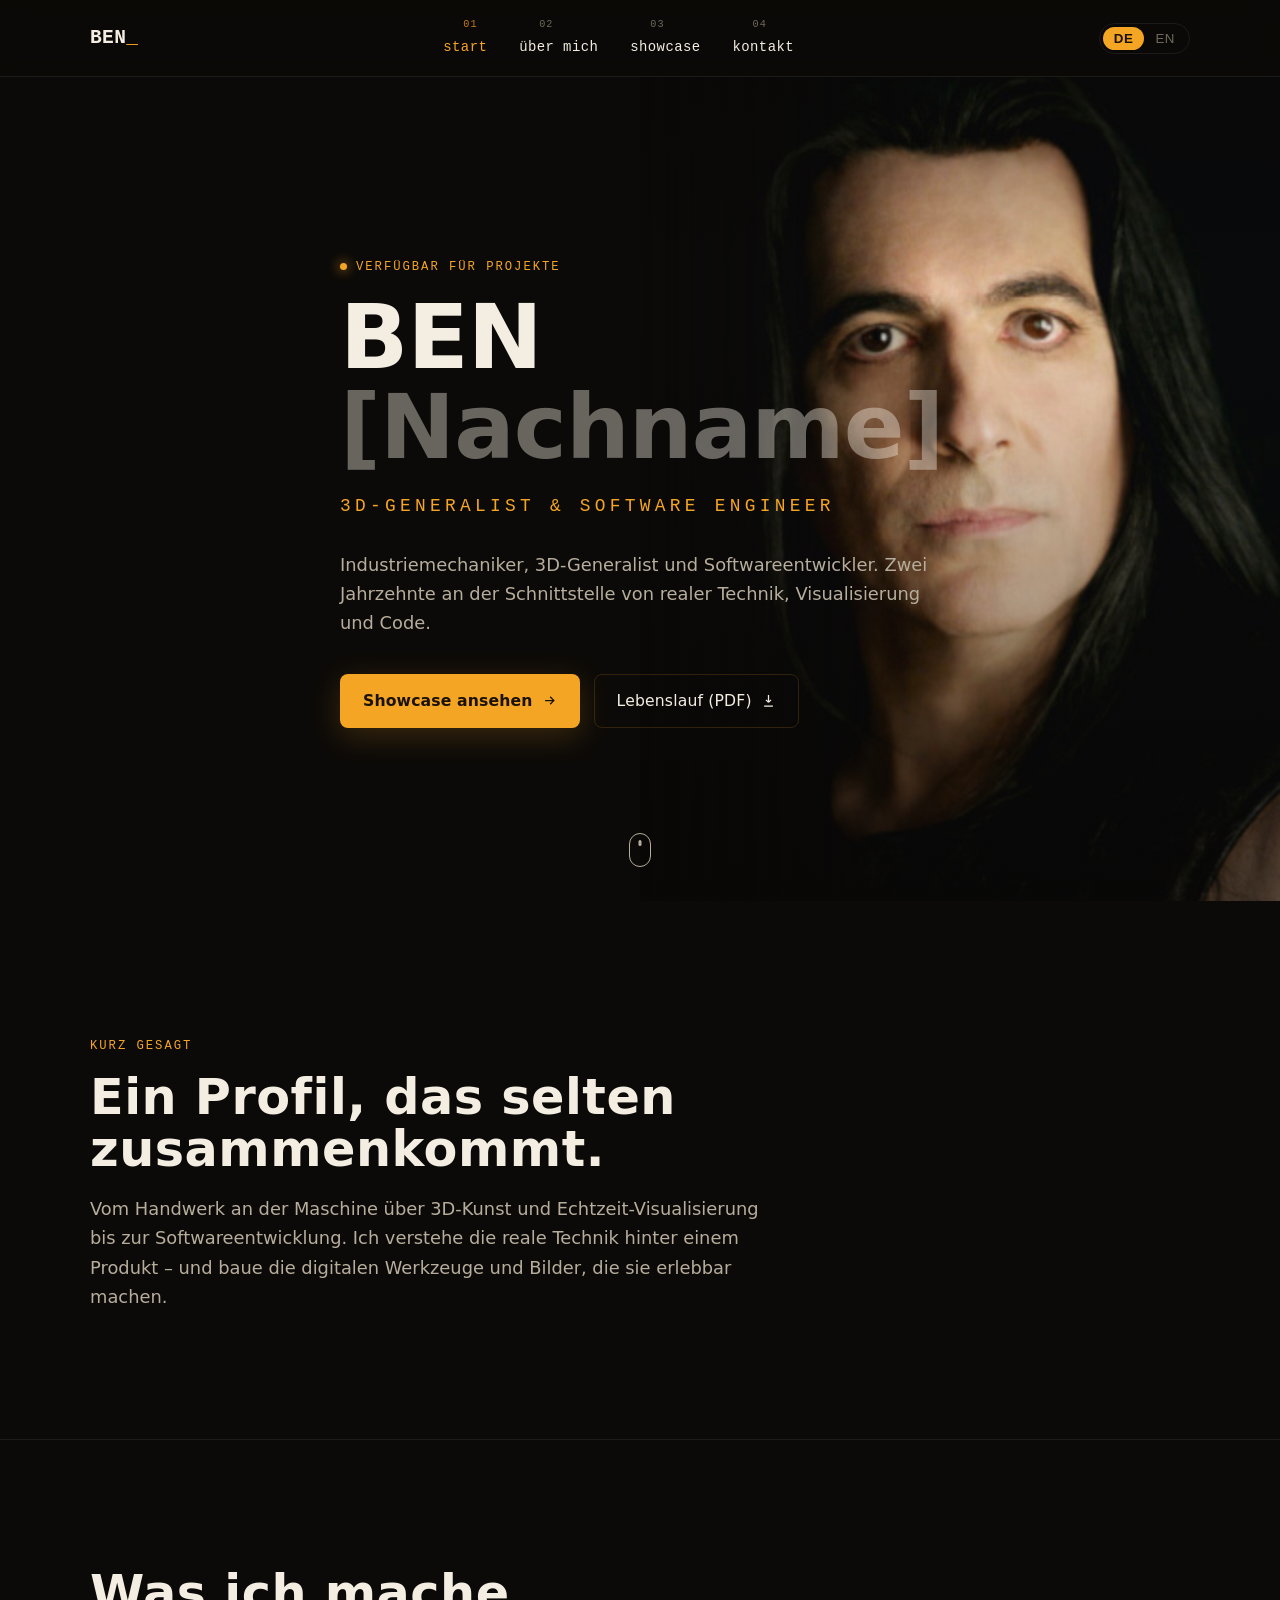
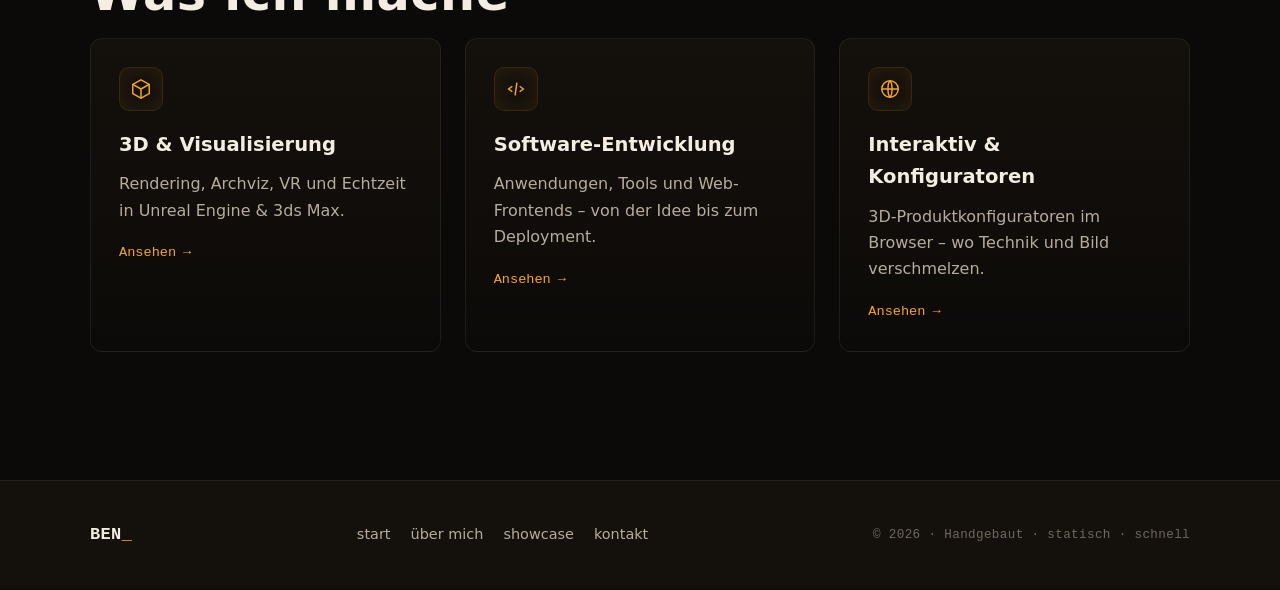
==== Portfolio_ForServer/index.html @ fd78b2d1 "Struktur: Website in Unterordner Portfolio_ForServer/, Root nur Git-Meta - Komplette deploybare Site" ====
<!DOCTYPE html>
<html lang="de">
<head>
  <meta charset="UTF-8">
  <meta name="viewport" content="width=device-width, initial-scale=1">
  <title>Ben — 3D-Generalist & Software Engineer</title>
  <meta name="description" content="Portfolio von Ben — Industriemechaniker, 3D-Generalist und Softwareentwickler. Die Brücke zwischen realer Technik, Visualisierung und Code.">
  <meta property="og:title" content="Ben — 3D-Generalist & Software Engineer">
  <meta property="og:description" content="Die Brücke zwischen Maschine und Bild — 3D, Visualisierung und Software.">
  <meta property="og:type" content="website">
  <link rel="icon" href="data:image/svg+xml,<svg xmlns='http://www.w3.org/2000/svg' viewBox='0 0 100 100'><rect width='100' height='100' rx='20' fill='%230c0a08'/><text x='50' y='68' font-size='58' font-family='monospace' font-weight='700' fill='%23f5a524' text-anchor='middle'>B</text></svg>">
  <link rel="stylesheet" href="css/styles.css">
  <script src="assets/js/i18n.js"></script>
  <script src="assets/js/site.js" defer></script>
</head>
<body data-page="home">
  <header id="site-nav"></header>

  <main>
    <!-- HERO -->
    <section class="hero">
      <div class="hero-bg">
        <img src="assets/img/profile.png" alt="Porträtfoto" data-i18n-alt="about.portrait.alt" fetchpriority="high">
      </div>
      <div class="frame hero-inner">
        <span class="eyebrow"><span class="dot"></span><span data-i18n="hero.status"></span></span>
        <h1>BEN <span style="opacity:.4">[Nachname]</span></h1>
        <div class="role" data-i18n="hero.role"></div>
        <p class="lead" data-i18n="hero.lead"></p>
        <div class="cta-row">
          <a class="btn btn--primary" href="index.php?p=showcase"><span data-i18n="cta.showcase"></span>
            <svg viewBox="0 0 24 24" fill="none" stroke="currentColor" stroke-width="2"><path d="M5 12h14M13 6l6 6-6 6"/></svg></a>
          <a class="btn btn--ghost" href="assets/files/cv-ben.pdf" download><span data-i18n="cta.cv"></span>
            <svg viewBox="0 0 24 24" fill="none" stroke="currentColor" stroke-width="2"><path d="M12 3v12m0 0l-4-4m4 4l4-4M5 21h14"/></svg></a>
        </div>
      </div>
      <a class="scroll-cue" href="#intro" aria-label="Nach unten scrollen">
        <span class="mouse"></span>
      </a>
    </section>

    <!-- INTRO -->
    <section class="section" id="intro">
      <div class="frame">
        <div class="reveal" style="max-width: 760px">
          <span class="eyebrow"><span data-i18n="home.intro.eyebrow"></span></span>
          <h2 class="section-title" data-i18n="home.intro.title"></h2>
          <p class="lead" data-i18n="home.intro.text"></p>
        </div>
      </div>
    </section>

    <!-- DOMÄNEN -->
    <section class="section" id="domains">
      <div class="frame">
        <h2 class="section-title reveal" data-i18n="home.domains.title"></h2>
        <div class="grid grid--3">
          <a class="card reveal" href="index.php?p=kreativ">
            <span class="ico"><svg viewBox="0 0 24 24" width="22" height="22" fill="none" stroke="currentColor" stroke-width="1.6"><path d="M12 2l9 5v10l-9 5-9-5V7z"/><path d="M12 12l9-5M12 12v10M12 12L3 7"/></svg></span>
            <h3 data-i18n="home.d1.title"></h3>
            <p data-i18n="home.d1.desc"></p>
            <span class="more"><span data-i18n="home.more"></span> →</span>
          </a>
          <a class="card reveal" href="index.php?p=entwicklung" style="transition-delay:.08s">
            <span class="ico"><svg viewBox="0 0 24 24" width="22" height="22" fill="none" stroke="currentColor" stroke-width="1.6"><path d="M8 9l-4 3 4 3M16 9l4 3-4 3M13 5l-2 14"/></svg></span>
            <h3 data-i18n="home.d2.title"></h3>
            <p data-i18n="home.d2.desc"></p>
            <span class="more"><span data-i18n="home.more"></span> →</span>
          </a>
          <a class="card reveal" href="index.php?p=showcase" style="transition-delay:.16s">
            <span class="ico"><svg viewBox="0 0 24 24" width="22" height="22" fill="none" stroke="currentColor" stroke-width="1.6"><circle cx="12" cy="12" r="9"/><path d="M3 12h18M12 3c3 3 3 15 0 18M12 3c-3 3-3 15 0 18"/></svg></span>
            <h3 data-i18n="home.d3.title"></h3>
            <p data-i18n="home.d3.desc"></p>
            <span class="more"><span data-i18n="home.more"></span> →</span>
          </a>
        </div>
      </div>
    </section>
  </main>

  <footer id="site-footer"></footer>
</body>
</html>
---- Portfolio_ForServer/css/styles.css ----
/* =========================================================================
   Portfolio — Design System
   Ein zentrales Stylesheet. Alle Farben/Abstände als Custom Properties (Tokens),
   damit ein Wert an einer Stelle die ganze Seite steuert.
   ========================================================================= */

:root {
  /* --- Farben: warmes Fast-Schwarz + Amber-Akzent -------------------- */
  --bg:         #0c0a08;
  --bg-elev:    #14100c;   /* leicht erhöhte Flächen (Cards, Nav) */
  --bg-elev-2:  #1b1610;
  --ink:        #f3ede2;   /* Primärtext, warmes Off-White */
  --ink-soft:   #b7ad9c;   /* Sekundärtext */
  --ink-faint:  #6f685c;   /* Labels, Meta */
  --line:       rgba(245, 165, 36, 0.16);
  --line-soft:  rgba(255, 255, 255, 0.07);

  --amber:      #f5a524;
  --amber-hi:   #ffc25c;
  --amber-deep: #c9791a;

  /* --- Typografie ---------------------------------------------------- */
  --font-display: "Helvetica Neue", "Arial Narrow", system-ui, sans-serif;
  --font-body:    system-ui, -apple-system, "Segoe UI", Roboto, sans-serif;
  --font-mono:    ui-monospace, "SF Mono", "JetBrains Mono", "Cascadia Code", Consolas, monospace;

  /* --- Maße / Abstände (8px-Basis) ---------------------------------- */
  --maxw: 1180px;
  --nav-h: 76px;
  --gap: 24px;
  --radius: 12px;
  --radius-sm: 8px;

  --ease: cubic-bezier(0.22, 0.61, 0.36, 1);
}

/* ---- Reset -------------------------------------------------------------- */
*, *::before, *::after { box-sizing: border-box; margin: 0; padding: 0; }
/* Globale Typo-Basis leicht angehoben (16 -> 17px). Alle rem-Größen skalieren
   dadurch proportional mit – die Schrift wird überall etwas größer. */
html { font-size: 106.25%; scroll-behavior: smooth; -webkit-text-size-adjust: 100%; }

body {
  background: var(--bg);
  color: var(--ink);
  font-family: var(--font-body);
  font-size: 1rem;
  line-height: 1.65;
  -webkit-font-smoothing: antialiased;
  min-height: 100vh;
  display: flex;
  flex-direction: column;
  overflow-x: hidden;
}

img { max-width: 100%; display: block; }
a { color: inherit; }
.text-link { color: var(--amber); text-decoration: none; border-bottom: 1px solid rgba(245,165,36,0.35); transition: border-color 0.2s, color 0.2s; }
.text-link:hover { color: var(--amber-hi); border-bottom-color: var(--amber-hi); }
main { flex: 1 0 auto; }

.frame { max-width: var(--maxw); margin: 0 auto; padding: 0 40px; width: 100%; }

/* dezentes indirektes Licht als wiederverwendbares Element */
.glow {
  position: absolute; border-radius: 50%; filter: blur(90px);
  pointer-events: none; z-index: 0;
}
.glow--amber { background: radial-gradient(circle, rgba(245,165,36,0.16), transparent 62%); }
.glow--deep  { background: radial-gradient(circle, rgba(201,121,26,0.14), transparent 65%); }

/* =========================================================================
   Navigation (wird von site.js in <header id="site-nav"> gerendert)
   ========================================================================= */
.nav {
  position: sticky; top: 0; z-index: 50;
  background: rgba(12, 10, 8, 0.72);
  backdrop-filter: blur(10px);
  border-bottom: 1px solid var(--line-soft);
  transition: background 0.35s var(--ease);
}
.nav.scrolled { background: rgba(12, 10, 8, 0.92); }
.nav-inner {
  max-width: var(--maxw); margin: 0 auto; padding: 0 40px;
  height: var(--nav-h); display: flex; align-items: center; justify-content: space-between;
}
.brand {
  font-family: var(--font-mono); font-weight: 700; font-size: 1.15rem;
  color: var(--ink); letter-spacing: 0.02em; text-decoration: none;
}
.brand b { color: var(--amber); }
.brand .cursor { color: var(--amber); animation: blink 1.2s step-end infinite; }
@keyframes blink { 50% { opacity: 0; } }

.nav-links { display: flex; align-items: flex-start; gap: 32px; }
.nav-links a {
  display: flex; flex-direction: column; gap: 2px;
  color: var(--ink); text-decoration: none;
  font-family: var(--font-mono); font-size: 0.82rem; letter-spacing: 0.03em;
  transition: color 0.2s var(--ease);
}
.nav-links a .num { font-size: 0.6rem; color: var(--ink-faint); letter-spacing: 0.1em; padding-left: 20px; }
.nav-links a:hover, .nav-links a[aria-current="page"] { color: var(--amber); }
.nav-links a:hover .num, .nav-links a[aria-current="page"] .num { color: var(--amber-deep); }

.nav-right { display: flex; align-items: center; gap: 16px; }
.lang { display: inline-flex; border: 1px solid var(--line-soft); border-radius: 999px; padding: 3px; font-family: var(--font-mono); font-size: 0.72rem; }
.lang button { border: 0; background: transparent; color: var(--ink-faint); padding: 4px 11px; border-radius: 999px; cursor: pointer; letter-spacing: 0.04em; transition: all 0.2s var(--ease); }
.lang button[aria-pressed="true"] { background: var(--amber); color: #1a1206; font-weight: 600; }

/* Mobile-Menü-Button */
.nav-toggle { display: none; background: none; border: 1px solid var(--line-soft); border-radius: var(--radius-sm); color: var(--ink); width: 40px; height: 40px; cursor: pointer; font-size: 1.1rem; }

/* =========================================================================
   Buttons
   ========================================================================= */
.btn {
  display: inline-flex; align-items: center; gap: 9px;
  font-size: 0.92rem; font-weight: 500; letter-spacing: 0.01em;
  padding: 13px 22px; border-radius: var(--radius-sm); cursor: pointer;
  text-decoration: none; border: 1px solid transparent; transition: all 0.2s var(--ease);
}
.btn svg { width: 15px; height: 15px; }
.btn--primary { background: var(--amber); color: #1a1206; font-weight: 600; box-shadow: 0 8px 30px rgba(245,165,36,0.20); }
.btn--primary:hover { background: var(--amber-hi); transform: translateY(-1px); }
.btn--ghost { color: var(--ink); border-color: var(--line); }
.btn--ghost:hover { border-color: var(--amber); color: var(--amber-hi); }

/* =========================================================================
   Wiederverwendbare Typo-Bausteine
   ========================================================================= */
.eyebrow {
  display: inline-flex; align-items: center; gap: 9px;
  font-family: var(--font-mono); font-size: 0.72rem; letter-spacing: 0.16em;
  text-transform: uppercase; color: var(--amber); margin-bottom: 16px;
}
.dot { width: 7px; height: 7px; border-radius: 50%; background: var(--amber); box-shadow: 0 0 12px var(--amber); animation: pulse 2.6s infinite; }
@keyframes pulse { 0%{box-shadow:0 0 0 0 rgba(245,165,36,.5)} 70%{box-shadow:0 0 0 9px rgba(245,165,36,0)} 100%{box-shadow:0 0 0 0 rgba(245,165,36,0)} }

.section-title {
  font-family: var(--font-display); font-weight: 700;
  font-size: clamp(1.9rem, 4vw, 2.9rem); line-height: 1.05;
  letter-spacing: 0.01em; text-wrap: balance; margin-bottom: 18px;
}
.lead { color: var(--ink-soft); font-size: 1.05rem; max-width: 60ch; }

.section { padding: clamp(72px, 10vw, 130px) 0; position: relative; }
.section + .section { border-top: 1px solid var(--line-soft); }

/* =========================================================================
   HERO (Landing)
   ========================================================================= */
.hero {
  position: relative; min-height: calc(100vh - var(--nav-h));
  display: grid; align-items: center; overflow: hidden;
}
.hero-bg { position: absolute; top: 0; right: 0; bottom: 0; width: min(50%, 640px); z-index: 0; }
.hero-bg img {
  width: 100%; height: 100%; object-fit: cover; object-position: 50% 22%;
  -webkit-mask-image: linear-gradient(90deg, transparent 0%, rgba(0,0,0,0.5) 20%, #000 42%);
          mask-image: linear-gradient(90deg, transparent 0%, rgba(0,0,0,0.5) 20%, #000 42%);
}
.hero-bg::after {
  content: ""; position: absolute; inset: 0;
  background: linear-gradient(180deg, rgba(8,6,4,0.4), transparent 26%, rgba(8,6,4,0.6) 100%);
  pointer-events: none;
}
.hero-inner { position: relative; z-index: 2; padding: 60px 0; max-width: 600px; }
.hero h1 {
  font-family: var(--font-display); font-weight: 700;
  font-size: clamp(2.8rem, 7vw, 5.5rem); line-height: 1.0;
  letter-spacing: -0.01em; text-wrap: balance; margin-bottom: 20px;
}
.hero h1 .accent {
  color: transparent;
  background: linear-gradient(120deg, var(--amber-hi), var(--amber-deep));
  -webkit-background-clip: text; background-clip: text;
}
.hero .role {
  font-family: var(--font-mono); font-size: clamp(0.85rem, 1.6vw, 1.05rem);
  letter-spacing: 0.24em; text-transform: uppercase; color: var(--amber); margin-bottom: 28px;
}
.hero .lead { margin-bottom: 36px; }
.hero .cta-row { display: flex; gap: 14px; flex-wrap: wrap; }

.scroll-cue {
  position: absolute; bottom: 34px; left: 50%; transform: translateX(-50%); z-index: 3;
  display: flex; flex-direction: column; align-items: center; gap: 8px; color: var(--ink-soft);
}
.mouse { width: 22px; height: 34px; border: 1.5px solid var(--ink-soft); border-radius: 12px; position: relative; }
.mouse::after { content: ""; position: absolute; top: 6px; left: 50%; width: 3px; height: 6px; background: var(--ink-soft); border-radius: 2px; transform: translateX(-50%); animation: wheel 1.8s infinite; }
@keyframes wheel { 0%{opacity:0; transform:translate(-50%,0)} 40%{opacity:1} 100%{opacity:0; transform:translate(-50%,10px)} }

/* kleiner Seiten-Header für Unterseiten */
.page-head { position: relative; padding: clamp(96px, 12vw, 150px) 0 clamp(40px, 6vw, 70px); overflow: hidden; }
.page-head h1 { font-family: var(--font-display); font-weight: 700; font-size: clamp(2.4rem, 6vw, 4rem); letter-spacing: -0.01em; margin-bottom: 14px; }

/* =========================================================================
   Cards / Domänen
   ========================================================================= */
.grid { display: grid; gap: var(--gap); }
.grid--3 { grid-template-columns: repeat(3, 1fr); }
.grid--2 { grid-template-columns: repeat(2, 1fr); }

.card {
  background: linear-gradient(180deg, var(--bg-elev), var(--bg));
  border: 1px solid var(--line-soft); border-radius: var(--radius);
  padding: 28px; text-decoration: none;
  transition: border-color 0.25s var(--ease), transform 0.25s var(--ease);
}
.card:hover { border-color: var(--line); transform: translateY(-3px); }
.card .ico {
  width: 44px; height: 44px; display: grid; place-items: center; margin-bottom: 18px;
  border: 1px solid var(--line); border-radius: 10px; color: var(--amber);
  box-shadow: inset 0 0 22px rgba(245,165,36,0.10);
}
.card h3 { font-size: 1.15rem; margin-bottom: 10px; }
.card p { color: var(--ink-soft); font-size: 0.94rem; }
.card .more { display: inline-flex; align-items: center; gap: 7px; margin-top: 18px; color: var(--amber); font-family: var(--font-mono); font-size: 0.8rem; text-decoration: none; }
.card .more:hover { gap: 11px; }

/* Showcase-Hub: zwei gleich starke Säulen-Karten */
.card--hub { padding: 34px; display: flex; flex-direction: column; }
.card--hub h3 { font-size: 1.5rem; margin-bottom: 12px; }
.card--hub p { font-size: 1rem; }
.hub-tags { margin-top: 16px; font-family: var(--font-mono); font-size: 0.74rem; letter-spacing: 0.03em; color: var(--amber); }
.card--hub .more { margin-top: auto; padding-top: 22px; }

/* Kreativ-Kachel: gestreute Polaroids im Hintergrund (dezent hinter dem Text) */
.card--scatter { position: relative; overflow: hidden; }
.card--scatter > :not(.card-scatter) { position: relative; z-index: 2; }
.card--scatter h3, .card--scatter p, .card--scatter .hub-tags, .card--scatter .more {
  text-shadow: 0 1px 8px rgba(0,0,0,0.85);
}
.card-scatter { position: absolute; inset: 0; z-index: 0; pointer-events: none; }
.card-scatter::after {
  /* dunkler hinter dem Text (links), rechts scheinen die Fotos durch */
  content: ""; position: absolute; inset: 0; z-index: 7;
  background: linear-gradient(100deg,
    rgba(12,10,8,0.86) 0%, rgba(12,10,8,0.66) 48%, rgba(12,10,8,0.34) 100%);
}
.card-scatter img {
  position: absolute; width: 30%; aspect-ratio: 4 / 3; object-fit: cover;
  background: #f4efe6; padding: 5px 5px 15px; border-radius: 2px;
  box-shadow: 0 8px 20px rgba(0,0,0,0.55);
  filter: saturate(0.95);
}
.card-scatter img:nth-child(1) { top:  6%; left:  8%; transform: rotate(-12deg); z-index: 2; }
.card-scatter img:nth-child(2) { top:  2%; left: 34%; transform: rotate(6deg);   z-index: 5; }
.card-scatter img:nth-child(3) { top:  4%; right: 6%; transform: rotate(-4deg);  z-index: 3; }
.card-scatter img:nth-child(4) { top: 30%; left: 20%; transform: rotate(8deg);   z-index: 6; }
.card-scatter img:nth-child(5) { top: 34%; right: 12%; transform: rotate(-9deg); z-index: 4; }
.card-scatter img:nth-child(6) { top: 28%; left: -2%; transform: rotate(3deg);   z-index: 1; }
.card-scatter img:nth-child(7) { bottom: 4%; left: 12%; transform: rotate(10deg); z-index: 8; }
.card-scatter img:nth-child(8) { bottom: 2%; left: 40%; transform: rotate(-6deg); z-index: 9; }
.card-scatter img:nth-child(9) { bottom: 8%; right: 6%; transform: rotate(5deg);  z-index: 7; }

/* Zurück-Link auf Unterseiten */
.backlink {
  display: flex; width: fit-content; align-items: center; gap: 8px;
  font-family: var(--font-mono); font-size: 0.8rem; letter-spacing: 0.03em;
  color: var(--ink-soft); text-decoration: none; margin-bottom: 22px;
  transition: color 0.2s var(--ease), gap 0.2s var(--ease);
}
.backlink:hover { color: var(--amber); gap: 12px; }
.backlink svg { width: 14px; height: 14px; }

/* =========================================================================
   Timeline / CV
   ========================================================================= */
.timeline { border-left: 1px solid var(--line-soft); margin-left: 8px; }
.tl-item { position: relative; padding: 0 0 40px 34px; }
.tl-item::before {
  content: ""; position: absolute; left: -6px; top: 4px; width: 11px; height: 11px;
  border-radius: 50%; background: var(--bg); border: 2px solid var(--amber); box-shadow: 0 0 12px rgba(245,165,36,0.5);
}
.tl-item:last-child { padding-bottom: 0; }
.tl-when { font-family: var(--font-mono); font-size: 0.78rem; color: var(--amber); letter-spacing: 0.04em; font-variant-numeric: tabular-nums; }
.tl-role { font-size: 1.1rem; font-weight: 600; margin: 4px 0 6px; }
.tl-desc { color: var(--ink-soft); font-size: 0.94rem; max-width: 62ch; }

/* Skills / Tool-Chips */
.chips { display: flex; flex-wrap: wrap; gap: 10px; }
.chip {
  font-family: var(--font-mono); font-size: 0.78rem; letter-spacing: 0.02em;
  color: var(--ink-soft); border: 1px solid var(--line-soft); border-radius: 999px;
  padding: 7px 14px; background: var(--bg-elev);
}
.chip.is-strong { color: var(--amber); border-color: var(--line); }

/* =========================================================================
   Showcase-Galerie + Lightbox
   ========================================================================= */
/* Video-Embed als Galerie-Zelle (responsives 16:9, spielt inline) */
.show-video { flex: 1 1 55%; min-width: 0; }
.embed {
  position: relative; aspect-ratio: 16 / 9; border-radius: var(--radius);
  overflow: hidden; border: 1px solid var(--line-soft); background: var(--bg-elev);
}
.embed iframe { position: absolute; inset: 0; width: 100%; height: 100%; border: 0; }

.filters { display: flex; gap: 10px; flex-wrap: wrap; margin-bottom: 40px; }
.filter {
  font-family: var(--font-mono); font-size: 0.8rem; letter-spacing: 0.03em;
  color: var(--ink-soft); background: var(--bg-elev); border: 1px solid var(--line-soft);
  border-radius: 999px; padding: 9px 18px; cursor: pointer; transition: all 0.2s var(--ease);
}
.filter:hover { color: var(--ink); }
.filter[aria-pressed="true"] { background: var(--amber); color: #1a1206; border-color: transparent; font-weight: 600; }

/* Versetzte Showcase-Zeilen: Bild abwechselnd links / rechts, Text daneben */
.showcase-rows { display: flex; flex-direction: column; gap: 72px; }
.show-row { display: flex; align-items: center; gap: 48px; }
.show-row:nth-child(even) { flex-direction: row-reverse; }

.show-media {
  flex: 1 1 55%; min-width: 0; position: relative;
  border-radius: var(--radius); overflow: hidden; cursor: pointer;
  border: 1px solid var(--line-soft); background: var(--bg-elev);
  aspect-ratio: 4 / 3;
}
.show-media img { width: 100%; height: 100%; object-fit: cover; transition: transform 0.6s var(--ease), filter 0.4s; filter: saturate(0.9) brightness(0.85); }
.show-media:hover img, .show-media:focus-visible img { transform: scale(1.05); filter: saturate(1) brightness(1); }

.show-body { flex: 1 1 45%; min-width: 0; }
.show-body h3.tile-title { font-size: 1.5rem; font-weight: 700; margin: 8px 0 14px; }
.show-body p { color: var(--ink-soft); font-size: 1.02rem; line-height: 1.7; margin-bottom: 20px; }
.show-points { list-style: none; display: grid; gap: 12px; }
.show-points li { position: relative; padding-left: 24px; color: var(--ink-soft); font-size: 0.98rem; line-height: 1.6; }
.show-points li::before { content: "▹"; position: absolute; left: 0; top: 0; color: var(--amber); }

.tile-cat { font-family: var(--font-mono); font-size: 0.72rem; letter-spacing: 0.1em; text-transform: uppercase; color: var(--amber); }
.tile-title { font-weight: 600; font-size: 0.98rem; }

/* NDA / Software Case-Study-Karten (ohne Bild) */
.case {
  background: var(--bg-elev); border: 1px solid var(--line-soft); border-radius: var(--radius);
  padding: 26px; position: relative; overflow: hidden;
}
.case .tag { position: absolute; top: 16px; right: 16px; font-family: var(--font-mono); font-size: 0.62rem; letter-spacing: 0.08em; color: var(--ink-faint); border: 1px dashed var(--line-soft); padding: 3px 8px; border-radius: 6px; text-transform: uppercase; }
.case h3 { font-size: 1.1rem; margin-bottom: 10px; max-width: 80%; }
.case p { color: var(--ink-soft); font-size: 0.92rem; margin-bottom: 16px; }
.case .metrics { display: flex; gap: 26px; flex-wrap: wrap; }
.metric b { display: block; font-family: var(--font-display); font-size: 1.5rem; color: var(--amber); line-height: 1; }
.metric span { font-size: 0.74rem; color: var(--ink-faint); font-family: var(--font-mono); letter-spacing: 0.04em; }

/* Lightbox */
.lightbox {
  position: fixed; inset: 0; z-index: 100; display: none;
  place-items: center; padding: 5vmin;
  background: rgba(6, 5, 3, 0.9); backdrop-filter: blur(6px);
}
.lightbox.open { display: grid; }
.lightbox img { max-width: 90vw; max-height: 80vh; border-radius: var(--radius); border: 1px solid var(--line); }
.lightbox .lb-caption { margin-top: 14px; text-align: center; color: var(--ink-soft); font-size: 0.9rem; }
.lightbox .lb-close { position: absolute; top: 20px; right: 24px; background: none; border: 0; color: var(--ink); font-size: 2rem; cursor: pointer; line-height: 1; }

/* =========================================================================
   Kontakt / Formular
   ========================================================================= */
.contact-grid { display: grid; grid-template-columns: 1.1fr 0.9fr; gap: 56px; }
.field { display: flex; flex-direction: column; gap: 7px; margin-bottom: 20px; }
.field label { font-family: var(--font-mono); font-size: 0.74rem; letter-spacing: 0.06em; text-transform: uppercase; color: var(--ink-faint); }
.field input, .field textarea {
  background: var(--bg-elev); border: 1px solid var(--line-soft); border-radius: var(--radius-sm);
  color: var(--ink); font-family: inherit; font-size: 0.95rem; padding: 12px 14px; transition: border-color 0.2s;
}
.field input:focus, .field textarea:focus { outline: none; border-color: var(--amber); }
.field textarea { min-height: 140px; resize: vertical; }

.contact-info .row { display: flex; gap: 14px; padding: 16px 0; border-bottom: 1px solid var(--line-soft); }
.contact-info .row .ico { color: var(--amber); flex-shrink: 0; }
.contact-info .k { font-family: var(--font-mono); font-size: 0.72rem; color: var(--ink-faint); text-transform: uppercase; letter-spacing: 0.06em; }
.contact-info .v { color: var(--ink); }
.contact-info a.v { text-decoration: none; }
.contact-info a.v:hover { color: var(--amber); }

/* =========================================================================
   Footer
   ========================================================================= */
.site-footer { flex-shrink: 0; border-top: 1px solid var(--line-soft); background: var(--bg-elev); }
.site-footer .inner { max-width: var(--maxw); margin: 0 auto; padding: 40px; display: flex; justify-content: space-between; align-items: center; gap: 20px; flex-wrap: wrap; }
.site-footer .brand { font-size: 1rem; }
.site-footer .meta { font-family: var(--font-mono); font-size: 0.74rem; color: var(--ink-faint); letter-spacing: 0.03em; }
.site-footer .links { display: flex; gap: 20px; }
.site-footer .links a { color: var(--ink-soft); text-decoration: none; font-size: 0.85rem; }
.site-footer .links a:hover { color: var(--amber); }

/* =========================================================================
   Scroll-Reveal
   ========================================================================= */
.reveal { opacity: 0; transform: translateY(24px); transition: opacity 0.7s var(--ease), transform 0.7s var(--ease); }
.reveal.in { opacity: 1; transform: none; }

/* =========================================================================
   Fokus-Sichtbarkeit (A11y)
   ========================================================================= */
:focus-visible { outline: 2px solid var(--amber); outline-offset: 3px; border-radius: 3px; }

/* =========================================================================
   Reduced Motion
   ========================================================================= */
@media (prefers-reduced-motion: reduce) {
  html { scroll-behavior: auto; }
  *, *::before, *::after { animation-duration: 0.001ms !important; animation-iteration-count: 1 !important; transition-duration: 0.001ms !important; }
  .reveal { opacity: 1; transform: none; }
}

/* =========================================================================
   Responsive
   ========================================================================= */
@media (max-width: 900px) {
  .grid--3 { grid-template-columns: repeat(2, 1fr); }
  .contact-grid { grid-template-columns: 1fr; gap: 40px; }
  .show-row { gap: 32px; }
}
@media (max-width: 720px) {
  .frame, .nav-inner, .site-footer .inner { padding-left: 22px; padding-right: 22px; }
  .nav-links { display: none; }
  .nav-links.open {
    display: flex; position: absolute; top: var(--nav-h); left: 0; right: 0;
    flex-direction: column; gap: 4px; padding: 16px 22px 22px;
    background: rgba(12,10,8,0.98); border-bottom: 1px solid var(--line-soft);
  }
  .nav-links.open a { flex-direction: row; gap: 10px; padding: 10px 0; align-items: baseline; }
  .nav-toggle { display: grid; place-items: center; }
  .grid--3, .grid--2 { grid-template-columns: 1fr; }
  .showcase-rows { gap: 48px; }
  .show-row, .show-row:nth-child(even) { flex-direction: column; gap: 22px; }
  .hero-bg { width: auto; inset: 0; right: auto; }
  .hero-bg img {
    object-position: 62% center;
    -webkit-mask-image: none; mask-image: none;
  }
  .hero-bg::after {
    background:
      linear-gradient(90deg, rgba(8,6,4,0.94) 0%, rgba(8,6,4,0.72) 42%, rgba(8,6,4,0.30) 100%),
      linear-gradient(180deg, rgba(8,6,4,0.5), transparent 30%, rgba(8,6,4,0.85));
  }
  .hero-inner { max-width: none; }
}
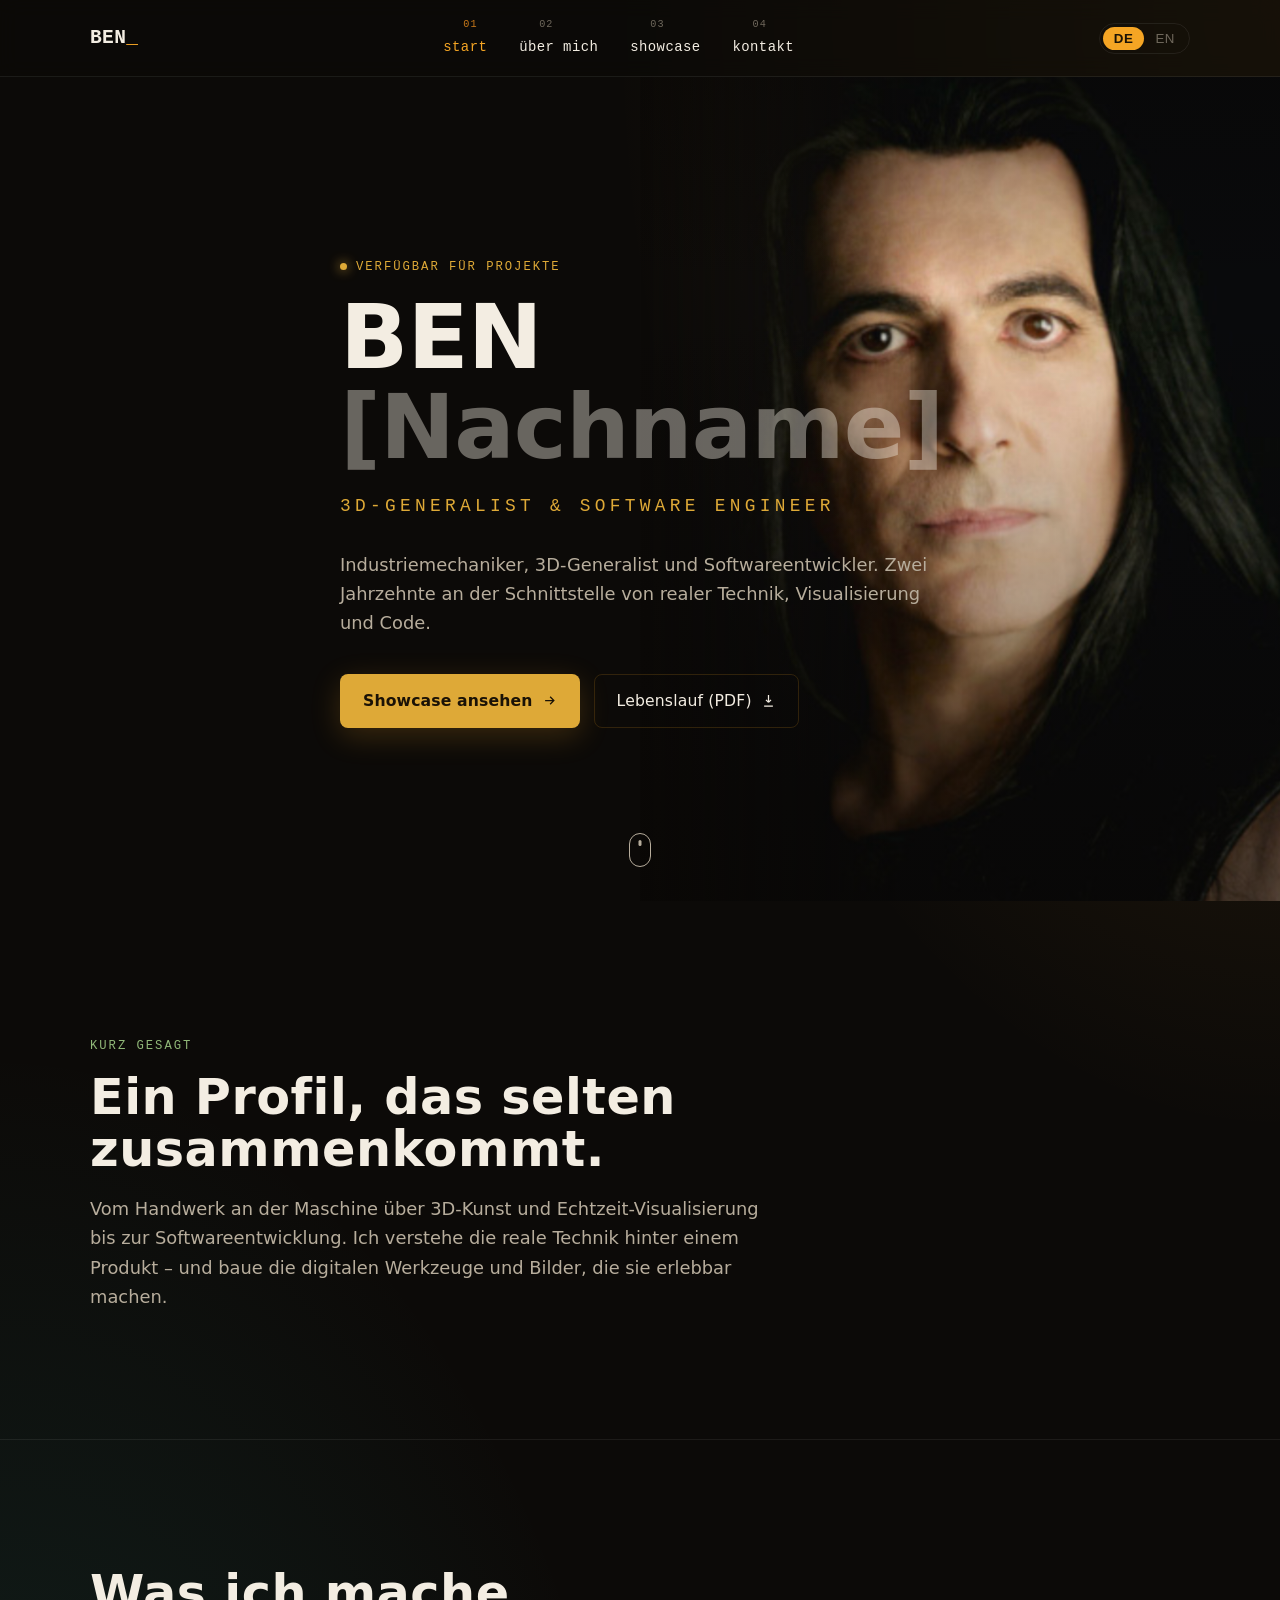
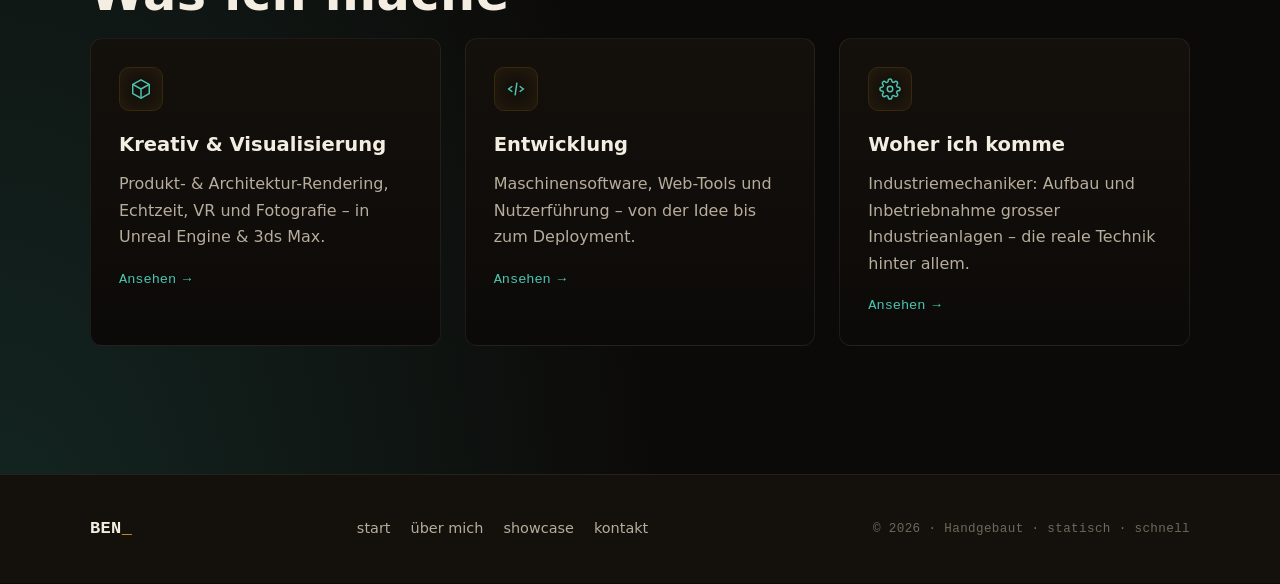
==== commit 2e70614a: "progress" ====
--- a/Portfolio_ForServer/index.html
+++ b/Portfolio_ForServer/index.html
@@ -68,7 +68,7 @@
             <span class="more"><span data-i18n="home.more"></span> →</span>
           </a>
           <a class="card reveal" href="index.php?p=showcase" style="transition-delay:.16s">
-            <span class="ico"><svg viewBox="0 0 24 24" width="22" height="22" fill="none" stroke="currentColor" stroke-width="1.6"><circle cx="12" cy="12" r="9"/><path d="M3 12h18M12 3c3 3 3 15 0 18M12 3c-3 3-3 15 0 18"/></svg></span>
+            <span class="ico"><svg viewBox="0 0 24 24" width="22" height="22" fill="none" stroke="currentColor" stroke-width="1.6"><circle cx="12" cy="12" r="3"/><path d="M19.4 15a1.65 1.65 0 0 0 .33 1.82l.06.06a2 2 0 1 1-2.83 2.83l-.06-.06a1.65 1.65 0 0 0-1.82-.33 1.65 1.65 0 0 0-1 1.51V21a2 2 0 0 1-4 0v-.09A1.65 1.65 0 0 0 9 19.4a1.65 1.65 0 0 0-1.82.33l-.06.06a2 2 0 1 1-2.83-2.83l.06-.06a1.65 1.65 0 0 0 .33-1.82 1.65 1.65 0 0 0-1.51-1H3a2 2 0 0 1 0-4h.09A1.65 1.65 0 0 0 4.6 9a1.65 1.65 0 0 0-.33-1.82l-.06-.06a2 2 0 1 1 2.83-2.83l.06.06a1.65 1.65 0 0 0 1.82.33H9a1.65 1.65 0 0 0 1-1.51V3a2 2 0 0 1 4 0v.09a1.65 1.65 0 0 0 1 1.51 1.65 1.65 0 0 0 1.82-.33l.06-.06a2 2 0 1 1 2.83 2.83l-.06.06a1.65 1.65 0 0 0-.33 1.82V9a1.65 1.65 0 0 0 1.51 1H21a2 2 0 0 1 0 4h-.09a1.65 1.65 0 0 0-1.51 1z"/></svg></span>
             <h3 data-i18n="home.d3.title"></h3>
             <p data-i18n="home.d3.desc"></p>
             <span class="more"><span data-i18n="home.more"></span> →</span>
--- a/Portfolio_ForServer/css/styles.css
+++ b/Portfolio_ForServer/css/styles.css
@@ -18,6 +18,11 @@
   --amber:      #f5a524;
   --amber-hi:   #ffc25c;
   --amber-deep: #c9791a;
+
+  /* --- Teal: kühle Gegen-Lichtquelle (dezenter Teal/Orange-Look) ----- */
+  --teal:       #3ec7bb;
+  --teal-hi:    #7ee4db;
+  --teal-deep:  #1c8f86;
 
   /* --- Typografie ---------------------------------------------------- */
   --font-display: "Helvetica Neue", "Arial Narrow", system-ui, sans-serif;
@@ -51,11 +56,12 @@
   display: flex;
   flex-direction: column;
   overflow-x: hidden;
+  position: relative;   /* Anker für das Umgebungslicht (body::before) */
 }
 
 img { max-width: 100%; display: block; }
 a { color: inherit; }
-.text-link { color: var(--amber); text-decoration: none; border-bottom: 1px solid rgba(245,165,36,0.35); transition: border-color 0.2s, color 0.2s; }
+.text-link { color: var(--accent, var(--amber)); text-decoration: none; border-bottom: 1px solid rgba(245,165,36,0.35); transition: border-color 0.2s, color 0.2s; }
 .text-link:hover { color: var(--amber-hi); border-bottom-color: var(--amber-hi); }
 main { flex: 1 0 auto; }
 
@@ -68,6 +74,19 @@
 }
 .glow--amber { background: radial-gradient(circle, rgba(245,165,36,0.16), transparent 62%); }
 .glow--deep  { background: radial-gradient(circle, rgba(201,121,26,0.14), transparent 65%); }
+
+/* =========================================================================
+   Seitenweites Umgebungslicht: Orange oben rechts, Teal unten links.
+   Ein einziger Verlauf über die volle Seitenhöhe — dadurch kippt die
+   Stimmung beim Scrollen von warm (oben) nach kühl (unten), ganz ohne
+   Scroll-Skript. Liegt hinter allen Inhalten (z-index:-1).
+   ========================================================================= */
+body::before {
+  content: ""; position: absolute; inset: 0; z-index: -1; pointer-events: none;
+  background:
+    radial-gradient(65% 65% at 100% 0%,   rgba(245,165,36,0.17), transparent 80%),
+    radial-gradient(65% 65% at 0%   100%, rgba(62,199,187,0.15), transparent 80%);
+}
 
 /* =========================================================================
    Navigation (wird von site.js in <header id="site-nav"> gerendert)
@@ -121,7 +140,7 @@
   text-decoration: none; border: 1px solid transparent; transition: all 0.2s var(--ease);
 }
 .btn svg { width: 15px; height: 15px; }
-.btn--primary { background: var(--amber); color: #1a1206; font-weight: 600; box-shadow: 0 8px 30px rgba(245,165,36,0.20); }
+.btn--primary { background: var(--accent, var(--amber)); color: #1a1206; font-weight: 600; box-shadow: 0 8px 30px rgba(245,165,36,0.20); }
 .btn--primary:hover { background: var(--amber-hi); transform: translateY(-1px); }
 .btn--ghost { color: var(--ink); border-color: var(--line); }
 .btn--ghost:hover { border-color: var(--amber); color: var(--amber-hi); }
@@ -132,9 +151,9 @@
 .eyebrow {
   display: inline-flex; align-items: center; gap: 9px;
   font-family: var(--font-mono); font-size: 0.72rem; letter-spacing: 0.16em;
-  text-transform: uppercase; color: var(--amber); margin-bottom: 16px;
-}
-.dot { width: 7px; height: 7px; border-radius: 50%; background: var(--amber); box-shadow: 0 0 12px var(--amber); animation: pulse 2.6s infinite; }
+  text-transform: uppercase; color: var(--accent, var(--amber)); margin-bottom: 16px;
+}
+.dot { width: 7px; height: 7px; border-radius: 50%; background: var(--accent, var(--amber)); box-shadow: 0 0 12px var(--accent, var(--amber)); animation: pulse 2.6s infinite; }
 @keyframes pulse { 0%{box-shadow:0 0 0 0 rgba(245,165,36,.5)} 70%{box-shadow:0 0 0 9px rgba(245,165,36,0)} 100%{box-shadow:0 0 0 0 rgba(245,165,36,0)} }
 
 .section-title {
@@ -178,7 +197,7 @@
 }
 .hero .role {
   font-family: var(--font-mono); font-size: clamp(0.85rem, 1.6vw, 1.05rem);
-  letter-spacing: 0.24em; text-transform: uppercase; color: var(--amber); margin-bottom: 28px;
+  letter-spacing: 0.24em; text-transform: uppercase; color: var(--accent, var(--amber)); margin-bottom: 28px;
 }
 .hero .lead { margin-bottom: 36px; }
 .hero .cta-row { display: flex; gap: 14px; flex-wrap: wrap; }
@@ -211,19 +230,19 @@
 .card:hover { border-color: var(--line); transform: translateY(-3px); }
 .card .ico {
   width: 44px; height: 44px; display: grid; place-items: center; margin-bottom: 18px;
-  border: 1px solid var(--line); border-radius: 10px; color: var(--amber);
+  border: 1px solid var(--line); border-radius: 10px; color: var(--accent, var(--amber));
   box-shadow: inset 0 0 22px rgba(245,165,36,0.10);
 }
 .card h3 { font-size: 1.15rem; margin-bottom: 10px; }
 .card p { color: var(--ink-soft); font-size: 0.94rem; }
-.card .more { display: inline-flex; align-items: center; gap: 7px; margin-top: 18px; color: var(--amber); font-family: var(--font-mono); font-size: 0.8rem; text-decoration: none; }
+.card .more { display: inline-flex; align-items: center; gap: 7px; margin-top: 18px; color: var(--accent, var(--amber)); font-family: var(--font-mono); font-size: 0.8rem; text-decoration: none; }
 .card .more:hover { gap: 11px; }
 
 /* Showcase-Hub: zwei gleich starke Säulen-Karten */
 .card--hub { padding: 34px; display: flex; flex-direction: column; }
 .card--hub h3 { font-size: 1.5rem; margin-bottom: 12px; }
 .card--hub p { font-size: 1rem; }
-.hub-tags { margin-top: 16px; font-family: var(--font-mono); font-size: 0.74rem; letter-spacing: 0.03em; color: var(--amber); }
+.hub-tags { margin-top: 16px; font-family: var(--font-mono); font-size: 0.74rem; letter-spacing: 0.03em; color: var(--accent, var(--amber)); }
 .card--hub .more { margin-top: auto; padding-top: 22px; }
 
 /* Kreativ-Kachel: gestreute Polaroids im Hintergrund (dezent hinter dem Text) */
@@ -235,25 +254,40 @@
 .card-scatter { position: absolute; inset: 0; z-index: 0; pointer-events: none; }
 .card-scatter::after {
   /* dunkler hinter dem Text (links), rechts scheinen die Fotos durch */
-  content: ""; position: absolute; inset: 0; z-index: 7;
+  content: ""; position: absolute; inset: 0; z-index: 10;
   background: linear-gradient(100deg,
     rgba(12,10,8,0.86) 0%, rgba(12,10,8,0.66) 48%, rgba(12,10,8,0.34) 100%);
 }
 .card-scatter img {
-  position: absolute; width: 30%; aspect-ratio: 4 / 3; object-fit: cover;
-  background: #f4efe6; padding: 5px 5px 15px; border-radius: 2px;
-  box-shadow: 0 8px 20px rgba(0,0,0,0.55);
+  position: absolute; width: 22%; height: auto;
+  background: #f4efe6; padding: 4px 4px 12px; border-radius: 2px;
+  box-shadow: 0 6px 16px rgba(0,0,0,0.55);
   filter: saturate(0.95);
 }
-.card-scatter img:nth-child(1) { top:  6%; left:  8%; transform: rotate(-12deg); z-index: 2; }
-.card-scatter img:nth-child(2) { top:  2%; left: 34%; transform: rotate(6deg);   z-index: 5; }
-.card-scatter img:nth-child(3) { top:  4%; right: 6%; transform: rotate(-4deg);  z-index: 3; }
-.card-scatter img:nth-child(4) { top: 30%; left: 20%; transform: rotate(8deg);   z-index: 6; }
-.card-scatter img:nth-child(5) { top: 34%; right: 12%; transform: rotate(-9deg); z-index: 4; }
-.card-scatter img:nth-child(6) { top: 28%; left: -2%; transform: rotate(3deg);   z-index: 1; }
-.card-scatter img:nth-child(7) { bottom: 4%; left: 12%; transform: rotate(10deg); z-index: 8; }
-.card-scatter img:nth-child(8) { bottom: 2%; left: 40%; transform: rotate(-6deg); z-index: 9; }
-.card-scatter img:nth-child(9) { bottom: 8%; right: 6%; transform: rotate(5deg);  z-index: 7; }
+/* wild verstreut, wie auf den Boden geworfene Fotos */
+.card-scatter img:nth-child(1) { top:  4%; left: 10%; width: 24%; transform: rotate(-17deg); z-index: 3; }
+.card-scatter img:nth-child(2) { top: 10%; left: 33%; width: 20%; transform: rotate(9deg);   z-index: 6; }
+.card-scatter img:nth-child(3) { top:  2%; right: 8%; width: 23%; transform: rotate(21deg);  z-index: 2; }
+.card-scatter img:nth-child(4) { top: 34%; left: 22%; width: 22%; transform: rotate(-6deg);  z-index: 7; }
+.card-scatter img:nth-child(5) { top: 40%; right: 14%; width: 25%; transform: rotate(13deg); z-index: 5; }
+.card-scatter img:nth-child(6) { top: 30%; left: 2%;  width: 19%; transform: rotate(4deg);   z-index: 1; }
+.card-scatter img:nth-child(7) { bottom: 6%; left: 14%; width: 23%; transform: rotate(-24deg); z-index: 8; }
+.card-scatter img:nth-child(8) { bottom: 2%; left: 42%; width: 21%; transform: rotate(16deg);  z-index: 9; }
+.card-scatter img:nth-child(9) { bottom: 10%; right: 8%; width: 20%; transform: rotate(-11deg); z-index: 4; }
+
+/* Entwicklungs-Kachel: Foto als Vollflächen-Hintergrund */
+.card--photo { position: relative; overflow: hidden; }
+.card--photo > :not(.card-bg) { position: relative; z-index: 2; }
+.card--photo h3, .card--photo p, .card--photo .hub-tags, .card--photo .more {
+  text-shadow: 0 1px 8px rgba(0,0,0,0.85);
+}
+.card-bg { position: absolute; inset: 0; z-index: 0; pointer-events: none; }
+.card-bg img { width: 100%; height: 100%; object-fit: cover; filter: saturate(0.9) brightness(0.92); }
+.card-bg::after {
+  content: ""; position: absolute; inset: 0;
+  background: linear-gradient(100deg,
+    rgba(12,10,8,0.72) 0%, rgba(12,10,8,0.46) 0%, rgba(12,10,8,0.16) 90%);
+}
 
 /* Zurück-Link auf Unterseiten */
 .backlink {
@@ -272,10 +306,10 @@
 .tl-item { position: relative; padding: 0 0 40px 34px; }
 .tl-item::before {
   content: ""; position: absolute; left: -6px; top: 4px; width: 11px; height: 11px;
-  border-radius: 50%; background: var(--bg); border: 2px solid var(--amber); box-shadow: 0 0 12px rgba(245,165,36,0.5);
+  border-radius: 50%; background: var(--bg); border: 2px solid var(--accent, var(--amber)); box-shadow: 0 0 12px rgba(245,165,36,0.5);
 }
 .tl-item:last-child { padding-bottom: 0; }
-.tl-when { font-family: var(--font-mono); font-size: 0.78rem; color: var(--amber); letter-spacing: 0.04em; font-variant-numeric: tabular-nums; }
+.tl-when { font-family: var(--font-mono); font-size: 0.78rem; color: var(--accent, var(--amber)); letter-spacing: 0.04em; font-variant-numeric: tabular-nums; }
 .tl-role { font-size: 1.1rem; font-weight: 600; margin: 4px 0 6px; }
 .tl-desc { color: var(--ink-soft); font-size: 0.94rem; max-width: 62ch; }
 
@@ -286,7 +320,7 @@
   color: var(--ink-soft); border: 1px solid var(--line-soft); border-radius: 999px;
   padding: 7px 14px; background: var(--bg-elev);
 }
-.chip.is-strong { color: var(--amber); border-color: var(--line); }
+.chip.is-strong { color: var(--accent, var(--amber)); border-color: var(--line); }
 
 /* =========================================================================
    Showcase-Galerie + Lightbox
@@ -306,7 +340,7 @@
   border-radius: 999px; padding: 9px 18px; cursor: pointer; transition: all 0.2s var(--ease);
 }
 .filter:hover { color: var(--ink); }
-.filter[aria-pressed="true"] { background: var(--amber); color: #1a1206; border-color: transparent; font-weight: 600; }
+.filter[aria-pressed="true"] { background: var(--accent, var(--amber)); color: #1a1206; border-color: transparent; font-weight: 600; }
 
 /* Versetzte Showcase-Zeilen: Bild abwechselnd links / rechts, Text daneben */
 .showcase-rows { display: flex; flex-direction: column; gap: 72px; }
@@ -327,9 +361,9 @@
 .show-body p { color: var(--ink-soft); font-size: 1.02rem; line-height: 1.7; margin-bottom: 20px; }
 .show-points { list-style: none; display: grid; gap: 12px; }
 .show-points li { position: relative; padding-left: 24px; color: var(--ink-soft); font-size: 0.98rem; line-height: 1.6; }
-.show-points li::before { content: "▹"; position: absolute; left: 0; top: 0; color: var(--amber); }
-
-.tile-cat { font-family: var(--font-mono); font-size: 0.72rem; letter-spacing: 0.1em; text-transform: uppercase; color: var(--amber); }
+.show-points li::before { content: "▹"; position: absolute; left: 0; top: 0; color: var(--accent, var(--amber)); }
+
+.tile-cat { font-family: var(--font-mono); font-size: 0.72rem; letter-spacing: 0.1em; text-transform: uppercase; color: var(--accent, var(--amber)); }
 .tile-title { font-weight: 600; font-size: 0.98rem; }
 
 /* NDA / Software Case-Study-Karten (ohne Bild) */
@@ -341,7 +375,7 @@
 .case h3 { font-size: 1.1rem; margin-bottom: 10px; max-width: 80%; }
 .case p { color: var(--ink-soft); font-size: 0.92rem; margin-bottom: 16px; }
 .case .metrics { display: flex; gap: 26px; flex-wrap: wrap; }
-.metric b { display: block; font-family: var(--font-display); font-size: 1.5rem; color: var(--amber); line-height: 1; }
+.metric b { display: block; font-family: var(--font-display); font-size: 1.5rem; color: var(--accent, var(--amber)); line-height: 1; }
 .metric span { font-size: 0.74rem; color: var(--ink-faint); font-family: var(--font-mono); letter-spacing: 0.04em; }
 
 /* Lightbox */
@@ -369,7 +403,7 @@
 .field textarea { min-height: 140px; resize: vertical; }
 
 .contact-info .row { display: flex; gap: 14px; padding: 16px 0; border-bottom: 1px solid var(--line-soft); }
-.contact-info .row .ico { color: var(--amber); flex-shrink: 0; }
+.contact-info .row .ico { color: var(--accent, var(--amber)); flex-shrink: 0; }
 .contact-info .k { font-family: var(--font-mono); font-size: 0.72rem; color: var(--ink-faint); text-transform: uppercase; letter-spacing: 0.06em; }
 .contact-info .v { color: var(--ink); }
 .contact-info a.v { text-decoration: none; }
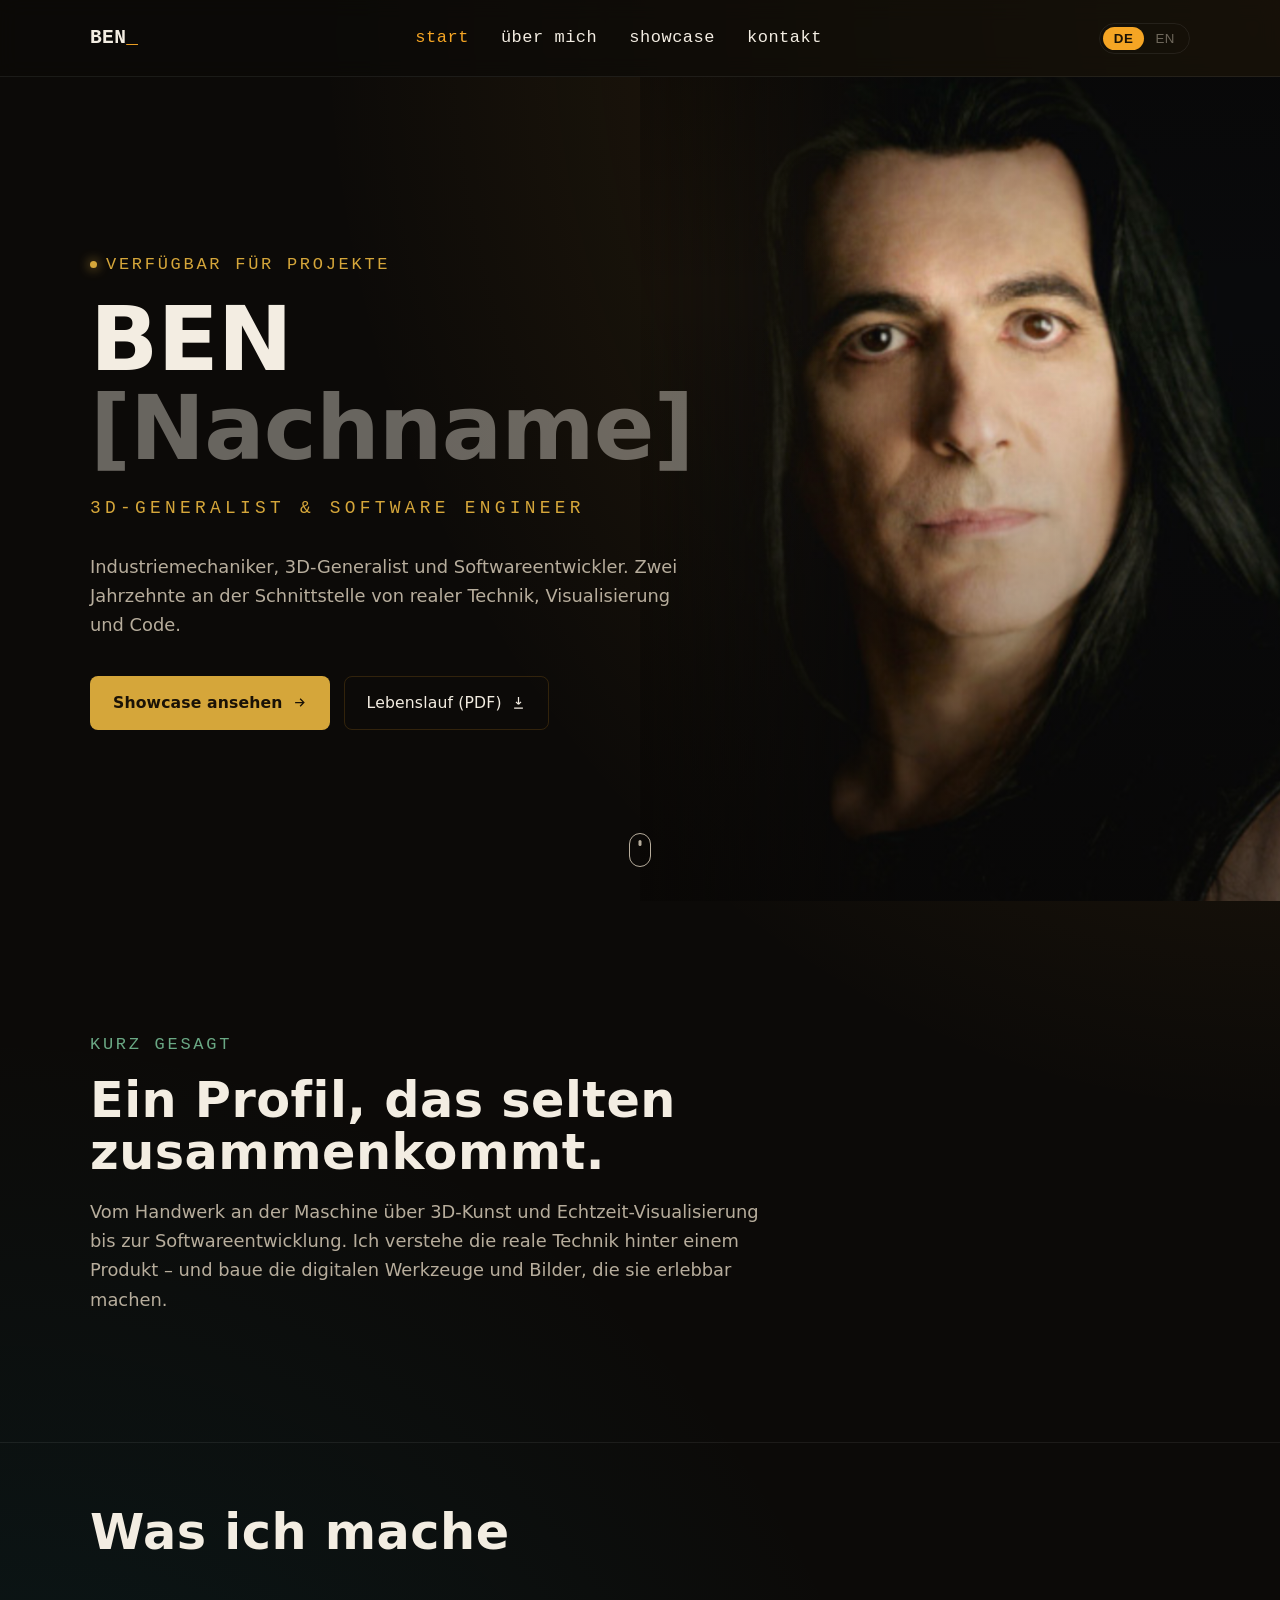
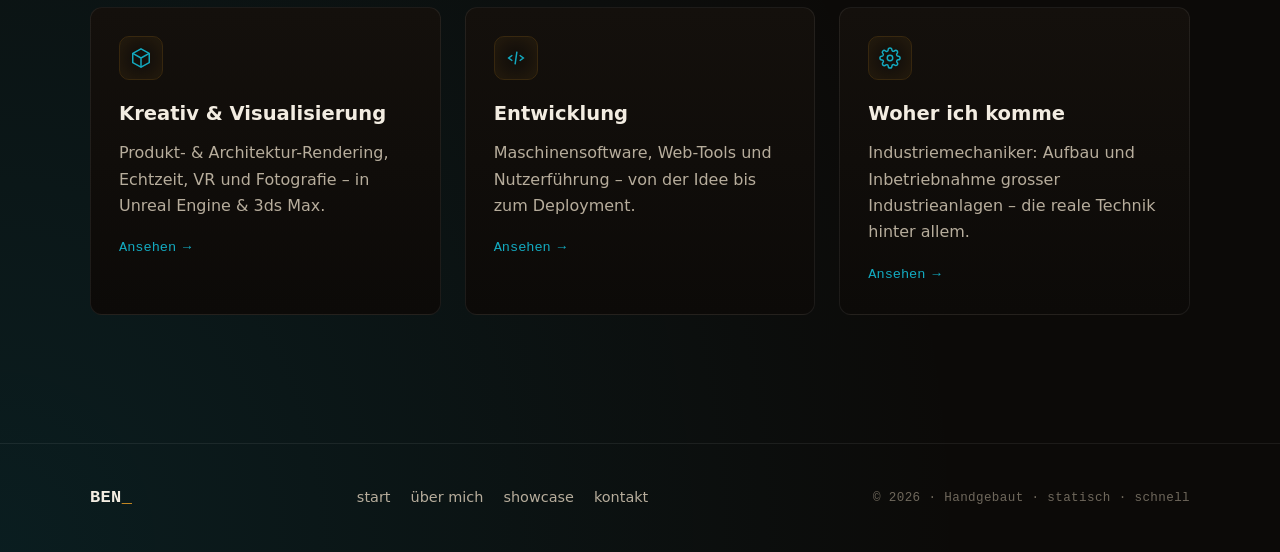
==== commit 96c6b60b: "more features" ====
--- a/Portfolio_ForServer/index.html
+++ b/Portfolio_ForServer/index.html
@@ -9,9 +9,9 @@
   <meta property="og:description" content="Die Brücke zwischen Maschine und Bild — 3D, Visualisierung und Software.">
   <meta property="og:type" content="website">
   <link rel="icon" href="data:image/svg+xml,<svg xmlns='http://www.w3.org/2000/svg' viewBox='0 0 100 100'><rect width='100' height='100' rx='20' fill='%230c0a08'/><text x='50' y='68' font-size='58' font-family='monospace' font-weight='700' fill='%23f5a524' text-anchor='middle'>B</text></svg>">
-  <link rel="stylesheet" href="css/styles.css">
-  <script src="assets/js/i18n.js"></script>
-  <script src="assets/js/site.js" defer></script>
+  <link rel="stylesheet" href="tech/styles.css">
+  <script src="tech/i18n.js"></script>
+  <script src="tech/site.js" defer></script>
 </head>
 <body data-page="home">
   <header id="site-nav"></header>
@@ -22,16 +22,18 @@
       <div class="hero-bg">
         <img src="assets/img/profile.png" alt="Porträtfoto" data-i18n-alt="about.portrait.alt" fetchpriority="high">
       </div>
-      <div class="frame hero-inner">
-        <span class="eyebrow"><span class="dot"></span><span data-i18n="hero.status"></span></span>
-        <h1>BEN <span style="opacity:.4">[Nachname]</span></h1>
-        <div class="role" data-i18n="hero.role"></div>
-        <p class="lead" data-i18n="hero.lead"></p>
-        <div class="cta-row">
-          <a class="btn btn--primary" href="index.php?p=showcase"><span data-i18n="cta.showcase"></span>
-            <svg viewBox="0 0 24 24" fill="none" stroke="currentColor" stroke-width="2"><path d="M5 12h14M13 6l6 6-6 6"/></svg></a>
-          <a class="btn btn--ghost" href="assets/files/cv-ben.pdf" download><span data-i18n="cta.cv"></span>
-            <svg viewBox="0 0 24 24" fill="none" stroke="currentColor" stroke-width="2"><path d="M12 3v12m0 0l-4-4m4 4l4-4M5 21h14"/></svg></a>
+      <div class="frame">
+        <div class="hero-inner">
+          <span class="eyebrow"><span class="dot"></span><span data-i18n="hero.status"></span></span>
+          <h1>BEN <span style="opacity:.4">[Nachname]</span></h1>
+          <div class="role" data-i18n="hero.role"></div>
+          <p class="lead" data-i18n="hero.lead"></p>
+          <div class="cta-row">
+            <a class="btn btn--primary" href="index.php?p=showcase"><span data-i18n="cta.showcase"></span>
+              <svg viewBox="0 0 24 24" fill="none" stroke="currentColor" stroke-width="2"><path d="M5 12h14M13 6l6 6-6 6"/></svg></a>
+            <a class="btn btn--ghost" href="assets/files/cv-ben.pdf" download><span data-i18n="cta.cv"></span>
+              <svg viewBox="0 0 24 24" fill="none" stroke="currentColor" stroke-width="2"><path d="M12 3v12m0 0l-4-4m4 4l4-4M5 21h14"/></svg></a>
+          </div>
         </div>
       </div>
       <a class="scroll-cue" href="#intro" aria-label="Nach unten scrollen">
--- a/Portfolio_ForServer/tech/styles.css
+++ b/Portfolio_ForServer/tech/styles.css
@@ -0,0 +1,532 @@
+/* =========================================================================
+   Portfolio — Design System
+   Ein zentrales Stylesheet. Alle Farben/Abstände als Custom Properties (Tokens),
+   damit ein Wert an einer Stelle die ganze Seite steuert.
+   ========================================================================= */
+
+:root {
+  /* --- Farben: warmes Fast-Schwarz + Amber-Akzent -------------------- */
+  --bg:         #0c0a08;
+  --bg-elev:    #14100c;   /* leicht erhöhte Flächen (Cards, Nav) */
+  --bg-elev-2:  #1b1610;
+  --ink:        #f3ede2;   /* Primärtext, warmes Off-White */
+  --ink-soft:   #b7ad9c;   /* Sekundärtext */
+  --ink-faint:  #6f685c;   /* Labels, Meta */
+  --line:       rgba(245, 165, 36, 0.16);
+  --line-soft:  rgba(255, 255, 255, 0.07);
+
+  --amber:      #f5a524;
+  --amber-hi:   #ffc25c;
+  --amber-deep: #c9791a;
+
+  /* --- Cyan: kühle Gegen-Lichtquelle (dezenter Cyan/Orange-Look) ----- */
+  --teal:       #00aacd;
+  --teal-hi:    #3fd0ea;
+  --teal-deep:  #008ca8;
+
+  /* --- Typografie ---------------------------------------------------- */
+  --font-display: "Helvetica Neue", "Arial Narrow", system-ui, sans-serif;
+  --font-body:    system-ui, -apple-system, "Segoe UI", Roboto, sans-serif;
+  --font-mono:    ui-monospace, "SF Mono", "JetBrains Mono", "Cascadia Code", Consolas, monospace;
+
+  /* --- Maße / Abstände (8px-Basis) ---------------------------------- */
+  --maxw: 1180px;
+  --nav-h: 76px;
+  --gap: 24px;
+  --radius: 12px;
+  --radius-sm: 8px;
+
+  --ease: cubic-bezier(0.22, 0.61, 0.36, 1);
+}
+
+/* ---- Reset -------------------------------------------------------------- */
+*, *::before, *::after { box-sizing: border-box; margin: 0; padding: 0; }
+/* Globale Typo-Basis leicht angehoben (16 -> 17px). Alle rem-Größen skalieren
+   dadurch proportional mit – die Schrift wird überall etwas größer. */
+html { font-size: 106.25%; scroll-behavior: smooth; -webkit-text-size-adjust: 100%; }
+
+body {
+  background: var(--bg);
+  color: var(--ink);
+  font-family: var(--font-body);
+  font-size: 1rem;
+  line-height: 1.65;
+  -webkit-font-smoothing: antialiased;
+  min-height: 100vh;
+  display: flex;
+  flex-direction: column;
+  overflow-x: hidden;
+  position: relative;   /* Anker für das Umgebungslicht (body::before) */
+}
+
+img { max-width: 100%; display: block; }
+a { color: inherit; }
+.text-link { color: var(--accent, var(--amber)); text-decoration: none; border-bottom: 1px solid rgba(245,165,36,0.35); transition: border-color 0.2s, color 0.2s; }
+.text-link:hover { color: var(--amber-hi); border-bottom-color: var(--amber-hi); }
+main { flex: 1 0 auto; }
+
+.frame { max-width: var(--maxw); margin: 0 auto; padding: 0 40px; width: 100%; }
+
+/* =========================================================================
+   Seitenweites Umgebungslicht: Orange oben rechts, Teal unten links.
+   Ein einziger Verlauf über die volle Seitenhöhe — dadurch kippt die
+   Stimmung beim Scrollen von warm (oben) nach kühl (unten), ganz ohne
+   Scroll-Skript. Liegt hinter allen Inhalten (z-index:-1).
+   ========================================================================= */
+body::before {
+  content: ""; position: absolute; inset: 0; z-index: -1; pointer-events: none;
+  background:
+    radial-gradient(94% 65% at 100% 0%,   rgba(245,165,36,0.17), transparent 80%),
+    radial-gradient(94% 65% at 0%   100%, rgba(0,140,168,0.15), transparent 80%);
+}
+
+/* =========================================================================
+   Navigation (wird von site.js in <header id="site-nav"> gerendert)
+   ========================================================================= */
+.nav {
+  position: sticky; top: 0; z-index: 50;
+  background: rgba(12, 10, 8, 0.72);
+  backdrop-filter: blur(10px);
+  border-bottom: 1px solid var(--line-soft);
+  transition: background 0.35s var(--ease);
+}
+.nav.scrolled { background: rgba(12, 10, 8, 0.92); }
+.nav-inner {
+  max-width: var(--maxw); margin: 0 auto; padding: 0 40px;
+  height: var(--nav-h); display: flex; align-items: center; justify-content: space-between;
+}
+.brand {
+  font-family: var(--font-mono); font-weight: 700; font-size: 1.15rem;
+  color: var(--ink); letter-spacing: 0.02em; text-decoration: none;
+}
+.brand b { color: var(--amber); }
+.brand .cursor { color: var(--amber); animation: blink 1.2s step-end infinite; }
+@keyframes blink { 50% { opacity: 0; } }
+
+.nav-links { display: flex; align-items: flex-start; gap: 32px; }
+.nav-links a {
+  display: flex;
+  color: var(--ink); text-decoration: none;
+  font-family: var(--font-mono); font-size: 1rem; letter-spacing: 0.03em;
+  transition: color 0.2s var(--ease);
+}
+.nav-links a:hover, .nav-links a[aria-current="page"] { color: var(--amber); }
+
+.nav-right { display: flex; align-items: center; gap: 16px; }
+.lang { display: inline-flex; border: 1px solid var(--line-soft); border-radius: 999px; padding: 3px; font-family: var(--font-mono); font-size: 0.72rem; }
+.lang button { border: 0; background: transparent; color: var(--ink-faint); padding: 4px 11px; border-radius: 999px; cursor: pointer; letter-spacing: 0.04em; transition: all 0.2s var(--ease); }
+.lang button[aria-pressed="true"] { background: var(--amber); color: #1a1206; font-weight: 600; }
+
+/* Mobile-Menü-Button */
+.nav-toggle { display: none; background: none; border: 1px solid var(--line-soft); border-radius: var(--radius-sm); color: var(--ink); width: 40px; height: 40px; cursor: pointer; font-size: 1.1rem; }
+
+/* =========================================================================
+   Buttons
+   ========================================================================= */
+.btn {
+  display: inline-flex; align-items: center; gap: 9px;
+  font-size: 0.92rem; font-weight: 500; letter-spacing: 0.01em;
+  padding: 13px 22px; border-radius: var(--radius-sm); cursor: pointer;
+  text-decoration: none; border: 1px solid transparent; transition: all 0.2s var(--ease);
+  /* Damit .btn auf <button> genauso aussieht wie auf <a>: sonst setzt der
+     Browser dort seine eigene helle Fläche und Systemschrift ein. */
+  appearance: none; background: none; color: inherit; font-family: inherit;
+}
+.btn svg { width: 15px; height: 15px; }
+.btn--primary { background: var(--accent, var(--amber)); color: #1a1206; font-weight: 600; }
+.btn--primary:hover { background: var(--amber-hi); transform: translateY(-1px); }
+.btn--ghost { color: var(--ink); border-color: var(--line); }
+.btn--ghost:hover { border-color: var(--amber); color: var(--amber-hi); }
+
+/* =========================================================================
+   Wiederverwendbare Typo-Bausteine
+   ========================================================================= */
+.eyebrow {
+  display: inline-flex; align-items: center; gap: 9px;
+  font-family: var(--font-mono); font-size: 1rem; letter-spacing: 0.16em;
+  text-transform: uppercase; color: var(--accent, var(--amber)); margin-bottom: 16px;
+}
+.dot { width: 7px; height: 7px; border-radius: 50%; background: var(--accent, var(--amber)); box-shadow: 0 0 12px var(--accent, var(--amber)); animation: pulse 2.6s infinite; }
+@keyframes pulse { 0%{box-shadow:0 0 0 0 rgba(245,165,36,.5)} 70%{box-shadow:0 0 0 9px rgba(245,165,36,0)} 100%{box-shadow:0 0 0 0 rgba(245,165,36,0)} }
+
+.section-title {
+  font-family: var(--font-display); font-weight: 700;
+  font-size: clamp(1.9rem, 4vw, 2.9rem); line-height: 1.05;
+  letter-spacing: 0.01em; text-wrap: balance; margin-bottom: 18px;
+}
+.lead { color: var(--ink-soft); font-size: 1.05rem; max-width: 60ch; }
+
+.section { padding: clamp(72px, 10vw, 130px) 0; position: relative; }
+.section + .section { border-top: 1px solid var(--line-soft); }
+#domains { padding-top: clamp(40px, 5vw, 64px); }
+#domains .section-title { margin-bottom: 48px; }
+body[data-page="showcase"] .section + .section,
+body[data-page="about"] .section + .section { border-top: none; }
+
+/* =========================================================================
+   HERO (Landing)
+   ========================================================================= */
+.hero {
+  position: relative; min-height: calc(100vh - var(--nav-h));
+  display: grid; grid-template-columns: 1fr; align-items: center; overflow: hidden;
+}
+.hero-bg { position: absolute; top: 0; right: 0; bottom: 0; width: min(50%, 640px); z-index: 0; }
+.hero-bg img {
+  width: 100%; height: 100%; object-fit: cover; object-position: 50% 22%;
+  -webkit-mask-image: linear-gradient(90deg, transparent 0%, rgba(0,0,0,0.5) 20%, #000 42%);
+          mask-image: linear-gradient(90deg, transparent 0%, rgba(0,0,0,0.5) 20%, #000 42%);
+}
+.hero-bg::after {
+  content: ""; position: absolute; inset: 0;
+  background: linear-gradient(180deg, rgba(8,6,4,0.4), transparent 26%, rgba(8,6,4,0.6) 100%);
+  pointer-events: none;
+}
+.hero-inner { position: relative; z-index: 2; padding: 60px 0; max-width: 600px; }
+.hero h1 {
+  font-family: var(--font-display); font-weight: 700;
+  font-size: clamp(2.8rem, 7vw, 5.5rem); line-height: 1.0;
+  letter-spacing: -0.01em; text-wrap: balance; margin-bottom: 20px;
+}
+.hero h1 .accent {
+  color: transparent;
+  background: linear-gradient(120deg, var(--amber-hi), var(--amber-deep));
+  -webkit-background-clip: text; background-clip: text;
+}
+.hero .role {
+  font-family: var(--font-mono); font-size: clamp(0.85rem, 1.6vw, 1.05rem);
+  letter-spacing: 0.24em; text-transform: uppercase; color: var(--accent, var(--amber)); margin-bottom: 28px;
+}
+.hero .lead { margin-bottom: 36px; }
+.hero .cta-row { display: flex; gap: 14px; flex-wrap: wrap; }
+
+.scroll-cue {
+  position: absolute; bottom: 34px; left: 50%; transform: translateX(-50%); z-index: 3;
+  display: flex; flex-direction: column; align-items: center; gap: 8px; color: var(--ink-soft);
+}
+.mouse { width: 22px; height: 34px; border: 1.5px solid var(--ink-soft); border-radius: 12px; position: relative; }
+.mouse::after { content: ""; position: absolute; top: 6px; left: 50%; width: 3px; height: 6px; background: var(--ink-soft); border-radius: 2px; transform: translateX(-50%); animation: wheel 1.8s infinite; }
+@keyframes wheel { 0%{opacity:0; transform:translate(-50%,0)} 40%{opacity:1} 100%{opacity:0; transform:translate(-50%,10px)} }
+
+/* kleiner Seiten-Header für Unterseiten */
+.page-head { position: relative; padding: clamp(64px, 8vw, 104px) 0 clamp(40px, 6vw, 70px); overflow: hidden; }
+.page-head h1 { font-family: var(--font-display); font-weight: 700; font-size: clamp(2.4rem, 6vw, 4rem); letter-spacing: -0.01em; margin-bottom: 14px; }
+
+/* =========================================================================
+   Cards / Domänen
+   ========================================================================= */
+.grid { display: grid; gap: var(--gap); }
+.grid--3 { grid-template-columns: repeat(3, 1fr); }
+.grid--2 { grid-template-columns: repeat(2, 1fr); }
+
+.card {
+  background: linear-gradient(180deg, var(--bg-elev), var(--bg));
+  border: 1px solid var(--line-soft); border-radius: var(--radius);
+  padding: 28px; text-decoration: none;
+  transition: border-color 0.25s var(--ease), transform 0.25s var(--ease);
+}
+.card:hover { border-color: var(--line); transform: translateY(-3px); }
+.card .ico {
+  width: 44px; height: 44px; display: grid; place-items: center; margin-bottom: 18px;
+  border: 1px solid var(--line); border-radius: 10px; color: var(--accent, var(--amber));
+  box-shadow: inset 0 0 22px rgba(245,165,36,0.10);
+}
+.card h3 { font-size: 1.15rem; margin-bottom: 10px; }
+.card p { color: var(--ink-soft); font-size: 0.94rem; }
+.card .more { display: inline-flex; align-items: center; gap: 7px; margin-top: 18px; color: var(--accent, var(--amber)); font-family: var(--font-mono); font-size: 0.8rem; text-decoration: none; }
+.card .more:hover { gap: 11px; }
+
+/* Showcase-Hub: zwei gleich starke Säulen-Karten */
+.card--hub { padding: 34px; display: flex; flex-direction: column; }
+.card--hub h3 { font-size: 1.5rem; margin-bottom: 12px; }
+.card--hub p { font-size: 1rem; }
+.hub-tags { margin-top: 16px; font-family: var(--font-mono); font-size: 0.74rem; letter-spacing: 0.03em; color: var(--accent, var(--amber)); }
+.card--hub .more { margin-top: auto; padding-top: 22px; }
+
+/* Kreativ-Kachel: gestreute Polaroids im Hintergrund (dezent hinter dem Text) */
+.card--scatter { position: relative; overflow: hidden; }
+.card--scatter > :not(.card-scatter) { position: relative; z-index: 2; }
+.card--scatter h3, .card--scatter p, .card--scatter .hub-tags, .card--scatter .more {
+  text-shadow: 0 1px 8px rgba(0,0,0,0.85);
+}
+.card-scatter { position: absolute; inset: 0; z-index: 0; pointer-events: none; }
+.card-scatter::after {
+  /* dunkler hinter dem Text (links), rechts scheinen die Fotos durch */
+  content: ""; position: absolute; inset: 0; z-index: 10;
+  background: linear-gradient(100deg,
+    rgba(12,10,8,0.86) 0%, rgba(12,10,8,0.66) 48%, rgba(12,10,8,0.34) 100%);
+}
+.card-scatter img {
+  position: absolute; width: 22%; height: auto;
+  background: #f4efe6; padding: 4px 4px 12px; border-radius: 2px;
+  box-shadow: 0 6px 16px rgba(0,0,0,0.55);
+  filter: saturate(0.95);
+}
+/* Wild verstreut, wie auf den Boden geworfene Fotos.
+   Fallback ohne JS — initScatter() in site.js würfelt diese Plätze bei jedem
+   Aufruf neu durch und überschreibt die Werte per Inline-Style. */
+.card-scatter img:nth-child(1) { top:  4%; left: 10%; width: 24%; transform: rotate(-17deg); z-index: 3; }
+.card-scatter img:nth-child(2) { top: 10%; left: 33%; width: 20%; transform: rotate(9deg);   z-index: 6; }
+.card-scatter img:nth-child(3) { top:  2%; right: 8%; width: 23%; transform: rotate(21deg);  z-index: 2; }
+.card-scatter img:nth-child(4) { top: 34%; left: 22%; width: 22%; transform: rotate(-6deg);  z-index: 7; }
+.card-scatter img:nth-child(5) { top: 40%; right: 14%; width: 25%; transform: rotate(13deg); z-index: 5; }
+.card-scatter img:nth-child(6) { top: 30%; left: 2%;  width: 19%; transform: rotate(4deg);   z-index: 1; }
+.card-scatter img:nth-child(7) { bottom: 6%; left: 14%; width: 23%; transform: rotate(-24deg); z-index: 8; }
+.card-scatter img:nth-child(8) { bottom: 2%; left: 42%; width: 21%; transform: rotate(16deg);  z-index: 9; }
+.card-scatter img:nth-child(9) { bottom: 10%; right: 8%; width: 20%; transform: rotate(-11deg); z-index: 4; }
+
+/* Entwicklungs-Kachel: Foto als Vollflächen-Hintergrund */
+.card--photo { position: relative; overflow: hidden; }
+.card--photo > :not(.card-bg) { position: relative; z-index: 2; }
+.card--photo h3, .card--photo p, .card--photo .hub-tags, .card--photo .more {
+  text-shadow: 0 1px 8px rgba(0,0,0,0.85);
+}
+.card-bg { position: absolute; inset: 0; z-index: 0; pointer-events: none; }
+.card-bg img { width: 100%; height: 100%; object-fit: cover; filter: saturate(0.9) brightness(0.92); }
+.card-bg::after {
+  content: ""; position: absolute; inset: 0;
+  background: linear-gradient(100deg,
+    rgba(12,10,8,0.72) 0%, rgba(12,10,8,0.46) 0%, rgba(12,10,8,0.16) 90%);
+}
+
+/* Zurück-Link auf Unterseiten */
+.backlink {
+  display: flex; width: fit-content; align-items: center; gap: 8px;
+  font-family: var(--font-mono); font-size: 0.8rem; letter-spacing: 0.03em;
+  color: var(--ink-soft); text-decoration: none; margin-bottom: 22px;
+  transition: color 0.2s var(--ease), gap 0.2s var(--ease);
+}
+.backlink:hover { color: var(--amber); gap: 12px; }
+.backlink svg { width: 14px; height: 14px; }
+
+/* =========================================================================
+   Timeline / CV
+   ========================================================================= */
+.timeline { border-left: 1px solid var(--line-soft); margin-left: 8px; }
+.tl-item { position: relative; padding: 0 0 40px 34px; }
+.tl-item::before {
+  content: ""; position: absolute; left: -6px; top: 4px; width: 11px; height: 11px;
+  border-radius: 50%; background: var(--bg); border: 2px solid var(--accent, var(--amber)); box-shadow: 0 0 12px rgba(245,165,36,0.5);
+}
+.tl-item:last-child { padding-bottom: 0; }
+.tl-when { font-family: var(--font-mono); font-size: 0.78rem; color: var(--accent, var(--amber)); letter-spacing: 0.04em; font-variant-numeric: tabular-nums; }
+.tl-role { font-size: 1.1rem; font-weight: 600; margin: 4px 0 6px; }
+.tl-desc { color: var(--ink-soft); font-size: 0.94rem; max-width: 62ch; }
+
+/* Skills / Tool-Chips */
+.chips { display: flex; flex-wrap: wrap; gap: 10px; }
+.chip {
+  font-family: var(--font-mono); font-size: 0.78rem; letter-spacing: 0.02em;
+  color: var(--ink-soft); border: 1px solid var(--line-soft); border-radius: 999px;
+  padding: 7px 14px; background: var(--bg-elev);
+  text-decoration: none;
+}
+.chip.is-strong { color: var(--accent, var(--amber)); border-color: var(--line); }
+
+.skills-note {
+  margin-top: 36px; padding-top: 20px; border-top: 1px solid var(--line-soft);
+  font-family: var(--font-mono); font-size: 0.72rem; color: var(--ink-faint);
+}
+
+/* =========================================================================
+   Showcase-Galerie + Lightbox
+   ========================================================================= */
+/* Video-Embed als Galerie-Zelle (responsives 16:9, spielt inline) */
+.show-video { flex: 1 1 55%; min-width: 0; }
+.embed {
+  position: relative; aspect-ratio: 16 / 9; border-radius: var(--radius);
+  overflow: hidden; border: 1px solid var(--line-soft); background: var(--bg-elev);
+}
+.embed iframe { position: absolute; inset: 0; width: 100%; height: 100%; border: 0; }
+
+.filters { display: flex; gap: 10px; flex-wrap: wrap; margin-bottom: 40px; }
+.filter {
+  font-family: var(--font-mono); font-size: 0.8rem; letter-spacing: 0.03em;
+  color: var(--ink-soft); background: var(--bg-elev); border: 1px solid var(--line-soft);
+  border-radius: 999px; padding: 9px 18px; cursor: pointer; transition: all 0.2s var(--ease);
+}
+.filter:hover { color: var(--ink); }
+.filter[aria-pressed="true"] { background: var(--accent, var(--amber)); color: #1a1206; border-color: transparent; font-weight: 600; }
+
+/* Versetzte Showcase-Zeilen: Bild abwechselnd links / rechts, Text daneben */
+.showcase-rows { display: flex; flex-direction: column; gap: 72px; }
+.show-row {
+  display: grid; align-items: center;
+  grid-template-columns: 55fr 45fr;
+  grid-template-areas: "media body" "thumbs thumbs";
+  column-gap: 48px; row-gap: 18px;
+}
+.show-row:nth-child(even) {
+  grid-template-columns: 45fr 55fr;
+  grid-template-areas: "body media" "thumbs thumbs";
+}
+/* Zeilen ohne Thumbnail-Leiste (z. B. Video): nur eine Grid-Zeile, keine Leerspur */
+.show-row:not(:has(.show-thumbs)) { grid-template-areas: "media body"; }
+.show-row:nth-child(even):not(:has(.show-thumbs)) { grid-template-areas: "body media"; }
+
+/* Gallery-Wrapper löst sich auf: Bild + Thumbs werden direkte Grid-Items der Zeile */
+.show-gallery { display: contents; }
+.show-media, .show-video { grid-area: media; }
+.show-body { grid-area: body; }
+.show-thumbs { grid-area: thumbs; }
+.show-media {
+  position: relative;
+  border-radius: var(--radius); overflow: hidden; cursor: pointer;
+  border: 1px solid var(--line-soft); background: var(--bg-elev);
+  aspect-ratio: 4 / 3;
+}
+.show-media img { width: 100%; height: 100%; object-fit: cover; transition: transform 0.6s var(--ease), filter 0.4s; filter: saturate(0.9) brightness(0.85); }
+.show-media:hover img, .show-media:focus-visible img { transform: scale(1.05); filter: saturate(1) brightness(1); }
+
+.show-thumbs { display: flex; flex-wrap: wrap; gap: 8px; }
+.show-thumb {
+  flex: 0 0 76px; aspect-ratio: 4 / 3; padding: 0; margin: 0;
+  border-radius: 8px; overflow: hidden; cursor: pointer;
+  border: 1px solid var(--line-soft); background: var(--bg-elev);
+  transition: border-color 0.2s;
+}
+.show-thumb img { width: 100%; height: 100%; object-fit: cover; filter: saturate(0.9) brightness(0.8); transition: filter 0.2s; }
+.show-thumb:hover, .show-thumb:focus-visible { border-color: var(--line); }
+.show-thumb:hover img, .show-thumb:focus-visible img { filter: saturate(1) brightness(1); }
+
+.show-body { flex: 1 1 45%; min-width: 0; }
+.show-body h3.tile-title { font-size: 1.5rem; font-weight: 700; margin: 8px 0 14px; }
+.show-body p { color: var(--ink-soft); font-size: 1.02rem; line-height: 1.7; margin-bottom: 20px; }
+.show-points { list-style: none; display: grid; gap: 12px; }
+.show-points li { position: relative; padding-left: 24px; color: var(--ink-soft); font-size: 0.98rem; line-height: 1.6; }
+.show-points li::before { content: "▹"; position: absolute; left: 0; top: 0; color: var(--accent, var(--amber)); }
+
+.tile-cat { font-family: var(--font-mono); font-size: 0.72rem; letter-spacing: 0.1em; text-transform: uppercase; color: var(--accent, var(--amber)); }
+.tile-title { font-weight: 600; font-size: 0.98rem; }
+
+/* NDA / Software Case-Study-Karten (ohne Bild) */
+.case {
+  background: var(--bg-elev); border: 1px solid var(--line-soft); border-radius: var(--radius);
+  padding: 26px; position: relative; overflow: hidden;
+}
+.case .tag { position: absolute; top: 16px; right: 16px; font-family: var(--font-mono); font-size: 0.62rem; letter-spacing: 0.08em; color: var(--ink-faint); border: 1px dashed var(--line-soft); padding: 3px 8px; border-radius: 6px; text-transform: uppercase; }
+.case h3 { font-size: 1.1rem; margin-bottom: 10px; max-width: 80%; }
+.case p { color: var(--ink-soft); font-size: 0.92rem; margin-bottom: 16px; }
+.case .metrics { display: flex; gap: 26px; flex-wrap: wrap; }
+.metric b { display: block; font-family: var(--font-display); font-size: 1.5rem; color: var(--accent, var(--amber)); line-height: 1; }
+.metric span { font-size: 0.74rem; color: var(--ink-faint); font-family: var(--font-mono); letter-spacing: 0.04em; }
+
+/* Lightbox */
+.lightbox {
+  position: fixed; inset: 0; z-index: 100; display: none;
+  place-items: center; padding: 5vmin;
+  background: rgba(6, 5, 3, 0.9); backdrop-filter: blur(6px);
+}
+.lightbox.open { display: grid; }
+.lightbox img { max-width: 90vw; max-height: 80vh; border-radius: var(--radius); border: 1px solid var(--line); }
+.lightbox .lb-caption { margin-top: 14px; text-align: center; color: var(--ink-soft); font-size: 0.9rem; }
+.lightbox .lb-close { position: absolute; top: 20px; right: 24px; background: none; border: 0; color: var(--ink); font-size: 2rem; cursor: pointer; line-height: 1; }
+.lightbox .lb-prev, .lightbox .lb-next {
+  position: absolute; top: 50%; transform: translateY(-50%); z-index: 1;
+  width: 44px; height: 44px; border-radius: 50%; display: grid; place-items: center;
+  background: rgba(20, 16, 12, 0.6); border: 1px solid var(--line-soft); color: var(--ink);
+  font-size: 1.4rem; cursor: pointer; transition: background 0.2s, border-color 0.2s;
+}
+.lightbox .lb-prev { left: 16px; }
+.lightbox .lb-next { right: 16px; }
+.lightbox .lb-prev:hover, .lightbox .lb-next:hover { background: rgba(245, 165, 36, 0.16); border-color: var(--line); }
+.lightbox .lb-prev.lb-nav-hidden, .lightbox .lb-next.lb-nav-hidden { display: none; }
+
+/* =========================================================================
+   Kontakt
+   ========================================================================= */
+.contact-grid { display: grid; grid-template-columns: 1.1fr 0.9fr; gap: 56px; }
+
+.mail-line {
+  display: flex; align-items: center; gap: 14px; flex-wrap: wrap;
+  margin-top: 24px; padding-top: 22px; border-top: 1px solid var(--line-soft);
+}
+.mail-line .addr { font-family: var(--font-mono); font-size: 0.95rem; color: var(--ink); }
+.btn--sm { padding: 8px 14px; font-size: 0.8rem; }
+.btn--sm svg { width: 13px; height: 13px; }
+/* Rückmeldung nach dem Kopieren: heller, aber gleiche Grundform – der Button
+   soll nicht springen. Textfarbe bleibt dunkel, sonst unlesbar auf Amber. */
+#copy-mail.is-copied { background: var(--amber-hi); }
+.mail-note { margin-top: 20px; font-size: 0.82rem; line-height: 1.6; color: var(--ink-faint); max-width: 46ch; }
+
+.contact-info .row { display: flex; gap: 14px; padding: 16px 0; border-bottom: 1px solid var(--line-soft); }
+.contact-info .row .ico { color: var(--accent, var(--amber)); flex-shrink: 0; }
+.contact-info .k { font-family: var(--font-mono); font-size: 0.72rem; color: var(--ink-faint); text-transform: uppercase; letter-spacing: 0.06em; }
+.contact-info .v { color: var(--ink); }
+.contact-info a.v { text-decoration: none; }
+.contact-info a.v:hover { color: var(--amber); }
+
+/* =========================================================================
+   Footer
+   ========================================================================= */
+/* transparent, damit unten das teale Umgebungslicht durchscheint statt
+   des warmen bg-elev (das sonst als oranger Schimmer wirkt) */
+.site-footer { flex-shrink: 0; border-top: 1px solid var(--line-soft); background: transparent; }
+.site-footer .inner { max-width: var(--maxw); margin: 0 auto; padding: 40px; display: flex; justify-content: space-between; align-items: center; gap: 20px; flex-wrap: wrap; }
+.site-footer .brand { font-size: 1rem; }
+.site-footer .meta { font-family: var(--font-mono); font-size: 0.74rem; color: var(--ink-faint); letter-spacing: 0.03em; }
+.site-footer .links { display: flex; gap: 20px; }
+.site-footer .links a { color: var(--ink-soft); text-decoration: none; font-size: 0.85rem; }
+.site-footer .links a:hover { color: var(--amber); }
+
+/* =========================================================================
+   Scroll-Reveal
+   ========================================================================= */
+.reveal { opacity: 0; transform: translateY(24px); transition: opacity 0.7s var(--ease), transform 0.7s var(--ease); }
+.reveal.in { opacity: 1; transform: none; }
+
+/* =========================================================================
+   Fokus-Sichtbarkeit (A11y)
+   ========================================================================= */
+:focus-visible { outline: 2px solid var(--amber); outline-offset: 3px; border-radius: 3px; }
+
+/* =========================================================================
+   Reduced Motion
+   ========================================================================= */
+@media (prefers-reduced-motion: reduce) {
+  html { scroll-behavior: auto; }
+  *, *::before, *::after { animation-duration: 0.001ms !important; animation-iteration-count: 1 !important; transition-duration: 0.001ms !important; }
+  .reveal { opacity: 1; transform: none; }
+}
+
+/* =========================================================================
+   Responsive
+   ========================================================================= */
+@media (max-width: 900px) {
+  .grid--3 { grid-template-columns: repeat(2, 1fr); }
+  .contact-grid { grid-template-columns: 1fr; gap: 40px; }
+  .show-row { gap: 32px; }
+}
+@media (max-width: 720px) {
+  .frame, .nav-inner, .site-footer .inner { padding-left: 22px; padding-right: 22px; }
+  .nav-links { display: none; }
+  .nav-links.open {
+    display: flex; position: absolute; top: var(--nav-h); left: 0; right: 0;
+    flex-direction: column; gap: 4px; padding: 16px 22px 22px;
+    background: rgba(12,10,8,0.98); border-bottom: 1px solid var(--line-soft);
+  }
+  .nav-links.open a { flex-direction: row; gap: 10px; padding: 10px 0; align-items: baseline; }
+  .nav-toggle { display: grid; place-items: center; }
+  .grid--3, .grid--2 { grid-template-columns: 1fr; }
+  /* Porträt auf schmalen Screens über den Werdegang ziehen */
+  .about-portrait { order: -1; }
+  .showcase-rows { gap: 48px; }
+  .show-row, .show-row:nth-child(even) {
+    grid-template-columns: 1fr;
+    grid-template-areas: "media" "body" "thumbs";
+    gap: 22px;
+  }
+  .show-row:not(:has(.show-thumbs)), .show-row:nth-child(even):not(:has(.show-thumbs)) {
+    grid-template-areas: "media" "body";
+  }
+  .hero-bg { width: auto; inset: 0; right: auto; }
+  .hero-bg img {
+    object-position: 62% center;
+    -webkit-mask-image: none; mask-image: none;
+  }
+  .hero-bg::after {
+    background:
+      linear-gradient(90deg, rgba(8,6,4,0.94) 0%, rgba(8,6,4,0.72) 42%, rgba(8,6,4,0.30) 100%),
+      linear-gradient(180deg, rgba(8,6,4,0.5), transparent 30%, rgba(8,6,4,0.85));
+  }
+  .hero-inner { max-width: none; }
+}
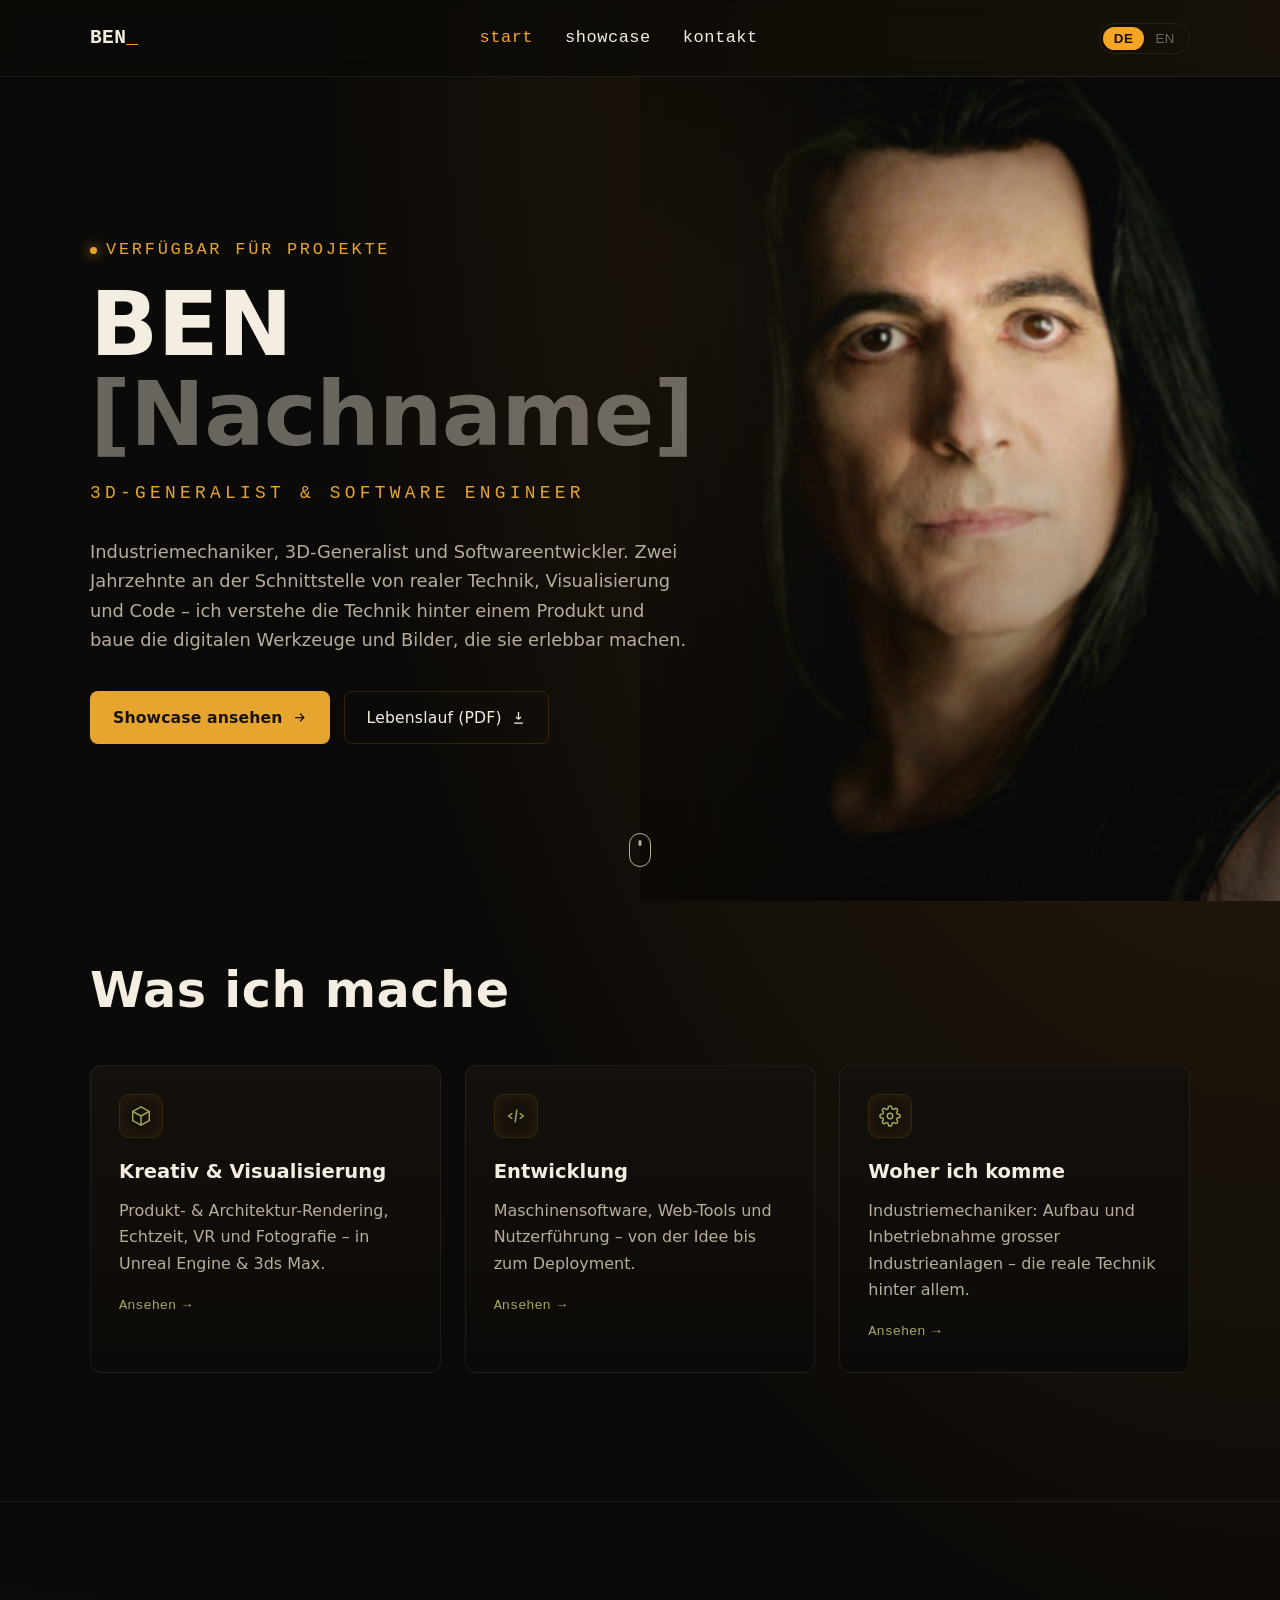
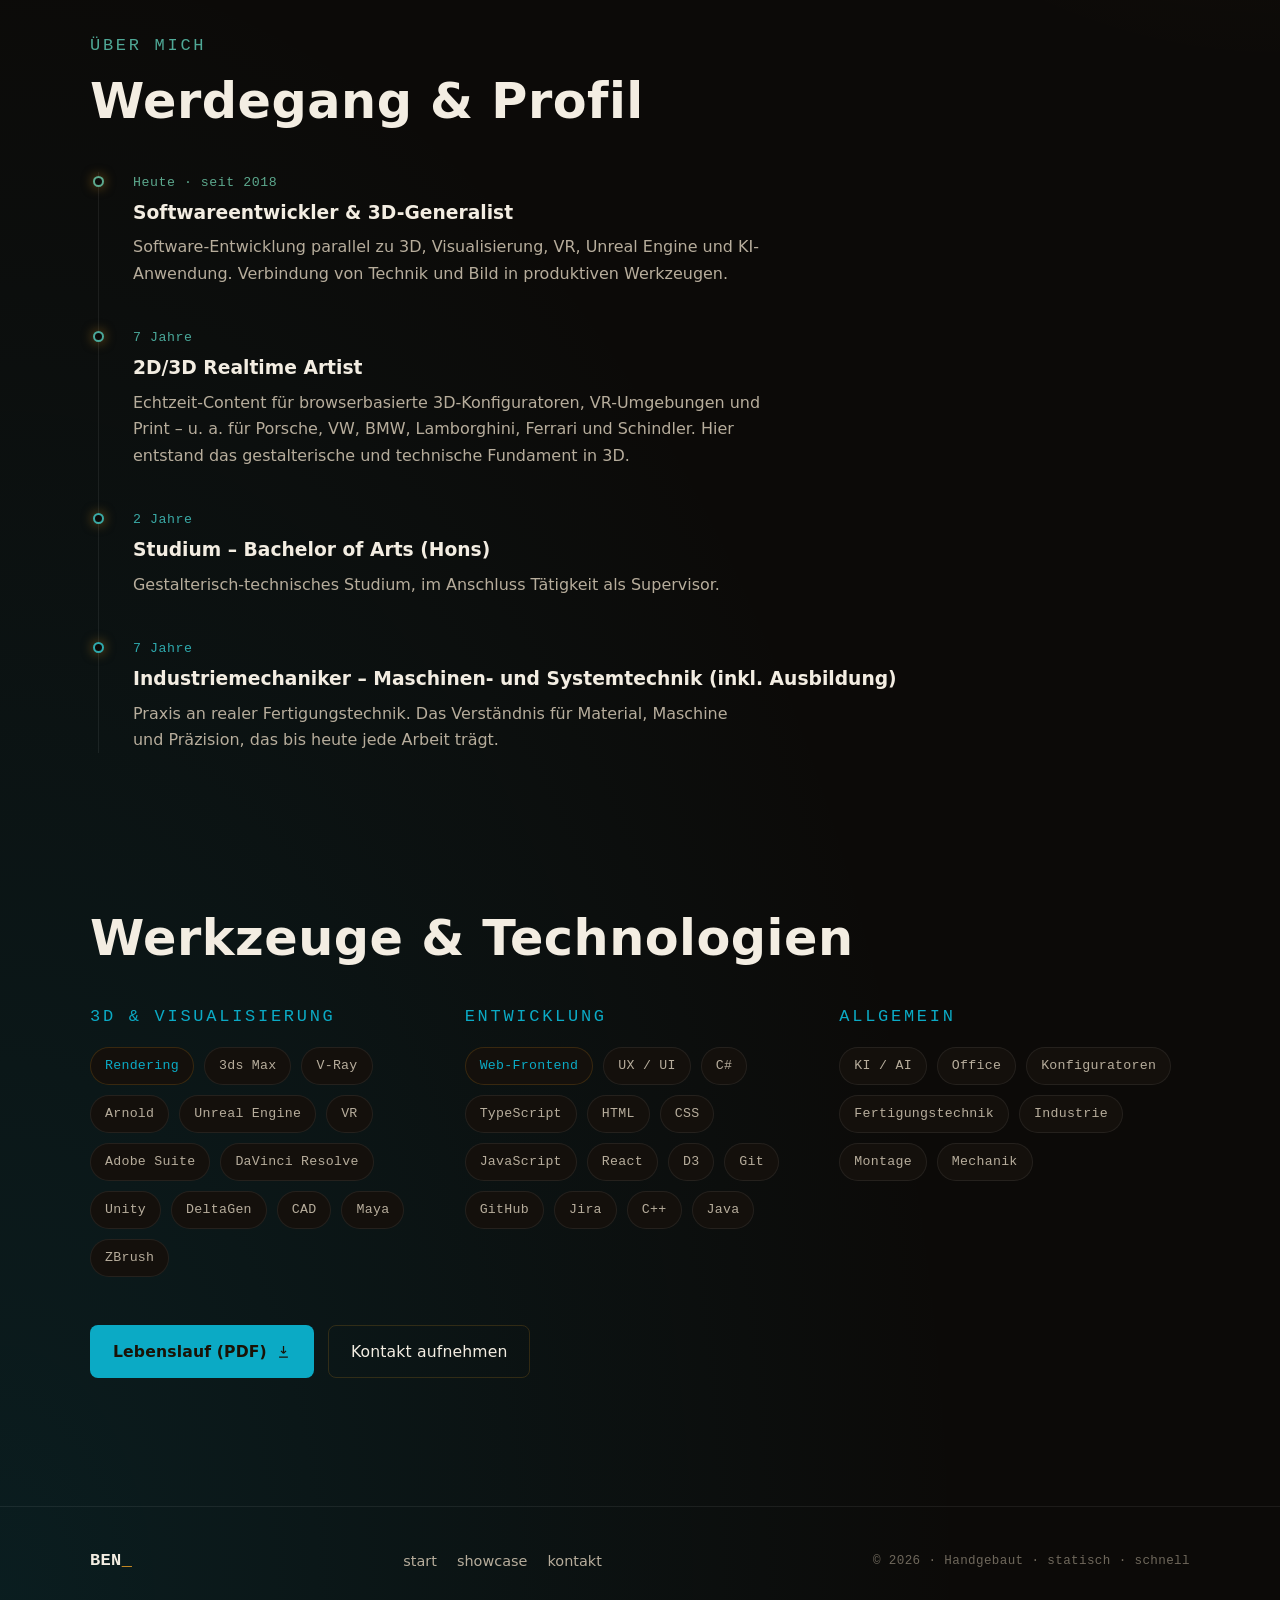
==== commit 26a8aa91: "merge" ====
--- a/Portfolio_ForServer/index.html
+++ b/Portfolio_ForServer/index.html
@@ -4,7 +4,7 @@
   <meta charset="UTF-8">
   <meta name="viewport" content="width=device-width, initial-scale=1">
   <title>Ben — 3D-Generalist & Software Engineer</title>
-  <meta name="description" content="Portfolio von Ben — Industriemechaniker, 3D-Generalist und Softwareentwickler. Die Brücke zwischen realer Technik, Visualisierung und Code.">
+  <meta name="description" content="Portfolio von Ben — Industriemechaniker, 3D-Generalist und Softwareentwickler. Werdegang, Werkzeuge und Arbeiten: die Brücke zwischen realer Technik, Visualisierung und Code.">
   <meta property="og:title" content="Ben — 3D-Generalist & Software Engineer">
   <meta property="og:description" content="Die Brücke zwischen Maschine und Bild — 3D, Visualisierung und Software.">
   <meta property="og:type" content="website">
@@ -36,20 +36,9 @@
           </div>
         </div>
       </div>
-      <a class="scroll-cue" href="#intro" aria-label="Nach unten scrollen">
+      <a class="scroll-cue" href="#domains" aria-label="Nach unten scrollen">
         <span class="mouse"></span>
       </a>
-    </section>
-
-    <!-- INTRO -->
-    <section class="section" id="intro">
-      <div class="frame">
-        <div class="reveal" style="max-width: 760px">
-          <span class="eyebrow"><span data-i18n="home.intro.eyebrow"></span></span>
-          <h2 class="section-title" data-i18n="home.intro.title"></h2>
-          <p class="lead" data-i18n="home.intro.text"></p>
-        </div>
-      </div>
     </section>
 
     <!-- DOMÄNEN -->
@@ -78,6 +67,103 @@
         </div>
       </div>
     </section>
+
+    <!-- WERDEGANG -->
+    <section class="section" id="werdegang">
+      <div class="frame">
+        <div class="reveal" style="max-width:760px;margin-bottom:44px">
+          <span class="eyebrow"><span data-i18n="about.eyebrow"></span></span>
+          <h2 class="section-title" data-i18n="about.title"></h2>
+        </div>
+        <div class="reveal">
+          <div class="timeline">
+            <div class="tl-item">
+              <div class="tl-when" data-i18n="about.tl1.when"></div>
+              <div class="tl-role" data-i18n="about.tl1.role"></div>
+              <div class="tl-desc" data-i18n="about.tl1.desc"></div>
+            </div>
+            <div class="tl-item">
+              <div class="tl-when" data-i18n="about.tl2.when"></div>
+              <div class="tl-role" data-i18n="about.tl2.role"></div>
+              <div class="tl-desc" data-i18n="about.tl2.desc"></div>
+            </div>
+            <div class="tl-item">
+              <div class="tl-when" data-i18n="about.tl3.when"></div>
+              <div class="tl-role" data-i18n="about.tl3.role"></div>
+              <div class="tl-desc" data-i18n="about.tl3.desc"></div>
+            </div>
+            <div class="tl-item">
+              <div class="tl-when" data-i18n="about.tl4.when"></div>
+              <div class="tl-role" data-i18n="about.tl4.role"></div>
+              <div class="tl-desc" data-i18n="about.tl4.desc"></div>
+            </div>
+          </div>
+        </div>
+      </div>
+    </section>
+
+    <!-- SKILLS -->
+    <section class="section" id="skills" style="padding-top:32px">
+      <div class="frame">
+        <h2 class="section-title reveal" data-i18n="about.skills.title" style="margin-bottom:36px"></h2>
+        <div class="grid grid--3">
+          <div class="reveal">
+            <div class="eyebrow"><span data-i18n="about.skills.3d"></span></div>
+            <div class="chips">
+              <a class="chip is-strong" href="index.php?p=kreativ">Rendering</a>
+              <a class="chip" href="https://www.autodesk.com/products/3ds-max/overview" target="_blank" rel="noopener noreferrer">3ds Max</a>
+              <a class="chip" href="https://www.chaos.com/vray" target="_blank" rel="noopener noreferrer">V-Ray</a>
+              <a class="chip" href="https://www.autodesk.com/products/arnold/overview" target="_blank" rel="noopener noreferrer">Arnold</a>
+              <a class="chip" href="https://www.unrealengine.com/" target="_blank" rel="noopener noreferrer">Unreal Engine</a>
+              <a class="chip" href="https://de.wikipedia.org/wiki/Virtuelle_Realit%C3%A4t" target="_blank" rel="noopener noreferrer">VR</a>
+              <a class="chip" href="https://www.adobe.com/creativecloud.html" target="_blank" rel="noopener noreferrer">Adobe Suite</a>
+              <a class="chip" href="https://www.blackmagicdesign.com/products/davinciresolve" target="_blank" rel="noopener noreferrer">DaVinci Resolve</a>
+              <a class="chip" href="https://unity.com/" target="_blank" rel="noopener noreferrer">Unity</a>
+              <a class="chip" href="https://www.3ds.com/products/3dexcite/deltagen" target="_blank" rel="noopener noreferrer">DeltaGen</a>
+              <a class="chip" href="https://de.wikipedia.org/wiki/Computer-Aided_Design" target="_blank" rel="noopener noreferrer">CAD</a>
+              <a class="chip" href="https://www.autodesk.com/products/maya/overview" target="_blank" rel="noopener noreferrer">Maya</a>
+              <a class="chip" href="https://www.maxon.net/en/zbrush" target="_blank" rel="noopener noreferrer">ZBrush</a>
+            </div>
+          </div>
+          <div class="reveal" style="transition-delay:.08s">
+            <div class="eyebrow"><span data-i18n="about.skills.dev"></span></div>
+            <div class="chips">
+              <a class="chip is-strong" href="index.php?p=entwicklung">Web-Frontend</a>
+              <a class="chip" href="https://de.wikipedia.org/wiki/User_Experience" target="_blank" rel="noopener noreferrer">UX / UI</a>
+              <a class="chip" href="https://dotnet.microsoft.com/en-us/languages/csharp" target="_blank" rel="noopener noreferrer">C#</a>
+              <a class="chip" href="https://www.typescriptlang.org/" target="_blank" rel="noopener noreferrer">TypeScript</a>
+              <a class="chip" href="https://developer.mozilla.org/en-US/docs/Web/HTML" target="_blank" rel="noopener noreferrer">HTML</a>
+              <a class="chip" href="https://developer.mozilla.org/en-US/docs/Web/CSS" target="_blank" rel="noopener noreferrer">CSS</a>
+              <a class="chip" href="https://developer.mozilla.org/en-US/docs/Web/JavaScript" target="_blank" rel="noopener noreferrer">JavaScript</a>
+              <a class="chip" href="https://react.dev/" target="_blank" rel="noopener noreferrer">React</a>
+              <a class="chip" href="https://d3js.org/" target="_blank" rel="noopener noreferrer">D3</a>
+              <a class="chip" href="https://git-scm.com/" target="_blank" rel="noopener noreferrer">Git</a>
+              <a class="chip" href="https://github.com/" target="_blank" rel="noopener noreferrer">GitHub</a>
+              <a class="chip" href="https://www.atlassian.com/software/jira" target="_blank" rel="noopener noreferrer">Jira</a>
+              <a class="chip" href="https://isocpp.org/" target="_blank" rel="noopener noreferrer">C++</a>
+              <a class="chip" href="https://www.java.com/" target="_blank" rel="noopener noreferrer">Java</a>
+            </div>
+          </div>
+          <div class="reveal" style="transition-delay:.16s">
+            <div class="eyebrow"><span data-i18n="about.skills.other"></span></div>
+            <div class="chips">
+              <a class="chip" href="https://de.wikipedia.org/wiki/K%C3%BCnstliche_Intelligenz" target="_blank" rel="noopener noreferrer">KI / AI</a>
+              <a class="chip" href="https://www.microsoft.com/microsoft-365" target="_blank" rel="noopener noreferrer">Office</a>
+              <a class="chip" href="https://models.porsche.com/de-DE/model-start" target="_blank" rel="noopener noreferrer">Konfiguratoren</a>
+              <a class="chip" href="https://www.grobgroup.com/" target="_blank" rel="noopener noreferrer">Fertigungstechnik</a>
+              <a class="chip" href="https://www.grobgroup.com/" target="_blank" rel="noopener noreferrer">Industrie</a>
+              <a class="chip" href="https://www.grobgroup.com/" target="_blank" rel="noopener noreferrer">Montage</a>
+              <a class="chip" href="https://www.grobgroup.com/" target="_blank" rel="noopener noreferrer">Mechanik</a>
+            </div>
+          </div>
+        </div>
+        <div class="cta-row reveal" style="margin-top:48px">
+          <a class="btn btn--primary" href="assets/files/cv-ben.pdf" download><span data-i18n="cta.cv"></span>
+            <svg viewBox="0 0 24 24" fill="none" stroke="currentColor" stroke-width="2"><path d="M12 3v12m0 0l-4-4m4 4l4-4M5 21h14"/></svg></a>
+          <a class="btn btn--ghost" href="index.php?p=contact"><span data-i18n="cta.contact"></span></a>
+        </div>
+      </div>
+    </section>
   </main>
 
   <footer id="site-footer"></footer>
--- a/Portfolio_ForServer/tech/styles.css
+++ b/Portfolio_ForServer/tech/styles.css
@@ -155,13 +155,15 @@
   letter-spacing: 0.01em; text-wrap: balance; margin-bottom: 18px;
 }
 .lead { color: var(--ink-soft); font-size: 1.05rem; max-width: 60ch; }
+.cta-row { display: flex; gap: 14px; flex-wrap: wrap; }
 
 .section { padding: clamp(72px, 10vw, 130px) 0; position: relative; }
 .section + .section { border-top: 1px solid var(--line-soft); }
 #domains { padding-top: clamp(40px, 5vw, 64px); }
 #domains .section-title { margin-bottom: 48px; }
-body[data-page="showcase"] .section + .section,
-body[data-page="about"] .section + .section { border-top: none; }
+body[data-page="showcase"] .section + .section { border-top: none; }
+/* Werdegang und Werkzeuge gehören zusammen – dazwischen keine Trennlinie */
+#skills { border-top: none; }
 
 /* =========================================================================
    HERO (Landing)
@@ -197,7 +199,6 @@
   letter-spacing: 0.24em; text-transform: uppercase; color: var(--accent, var(--amber)); margin-bottom: 28px;
 }
 .hero .lead { margin-bottom: 36px; }
-.hero .cta-row { display: flex; gap: 14px; flex-wrap: wrap; }
 
 .scroll-cue {
   position: absolute; bottom: 34px; left: 50%; transform: translateX(-50%); z-index: 3;
@@ -507,8 +508,6 @@
   .nav-links.open a { flex-direction: row; gap: 10px; padding: 10px 0; align-items: baseline; }
   .nav-toggle { display: grid; place-items: center; }
   .grid--3, .grid--2 { grid-template-columns: 1fr; }
-  /* Porträt auf schmalen Screens über den Werdegang ziehen */
-  .about-portrait { order: -1; }
   .showcase-rows { gap: 48px; }
   .show-row, .show-row:nth-child(even) {
     grid-template-columns: 1fr;
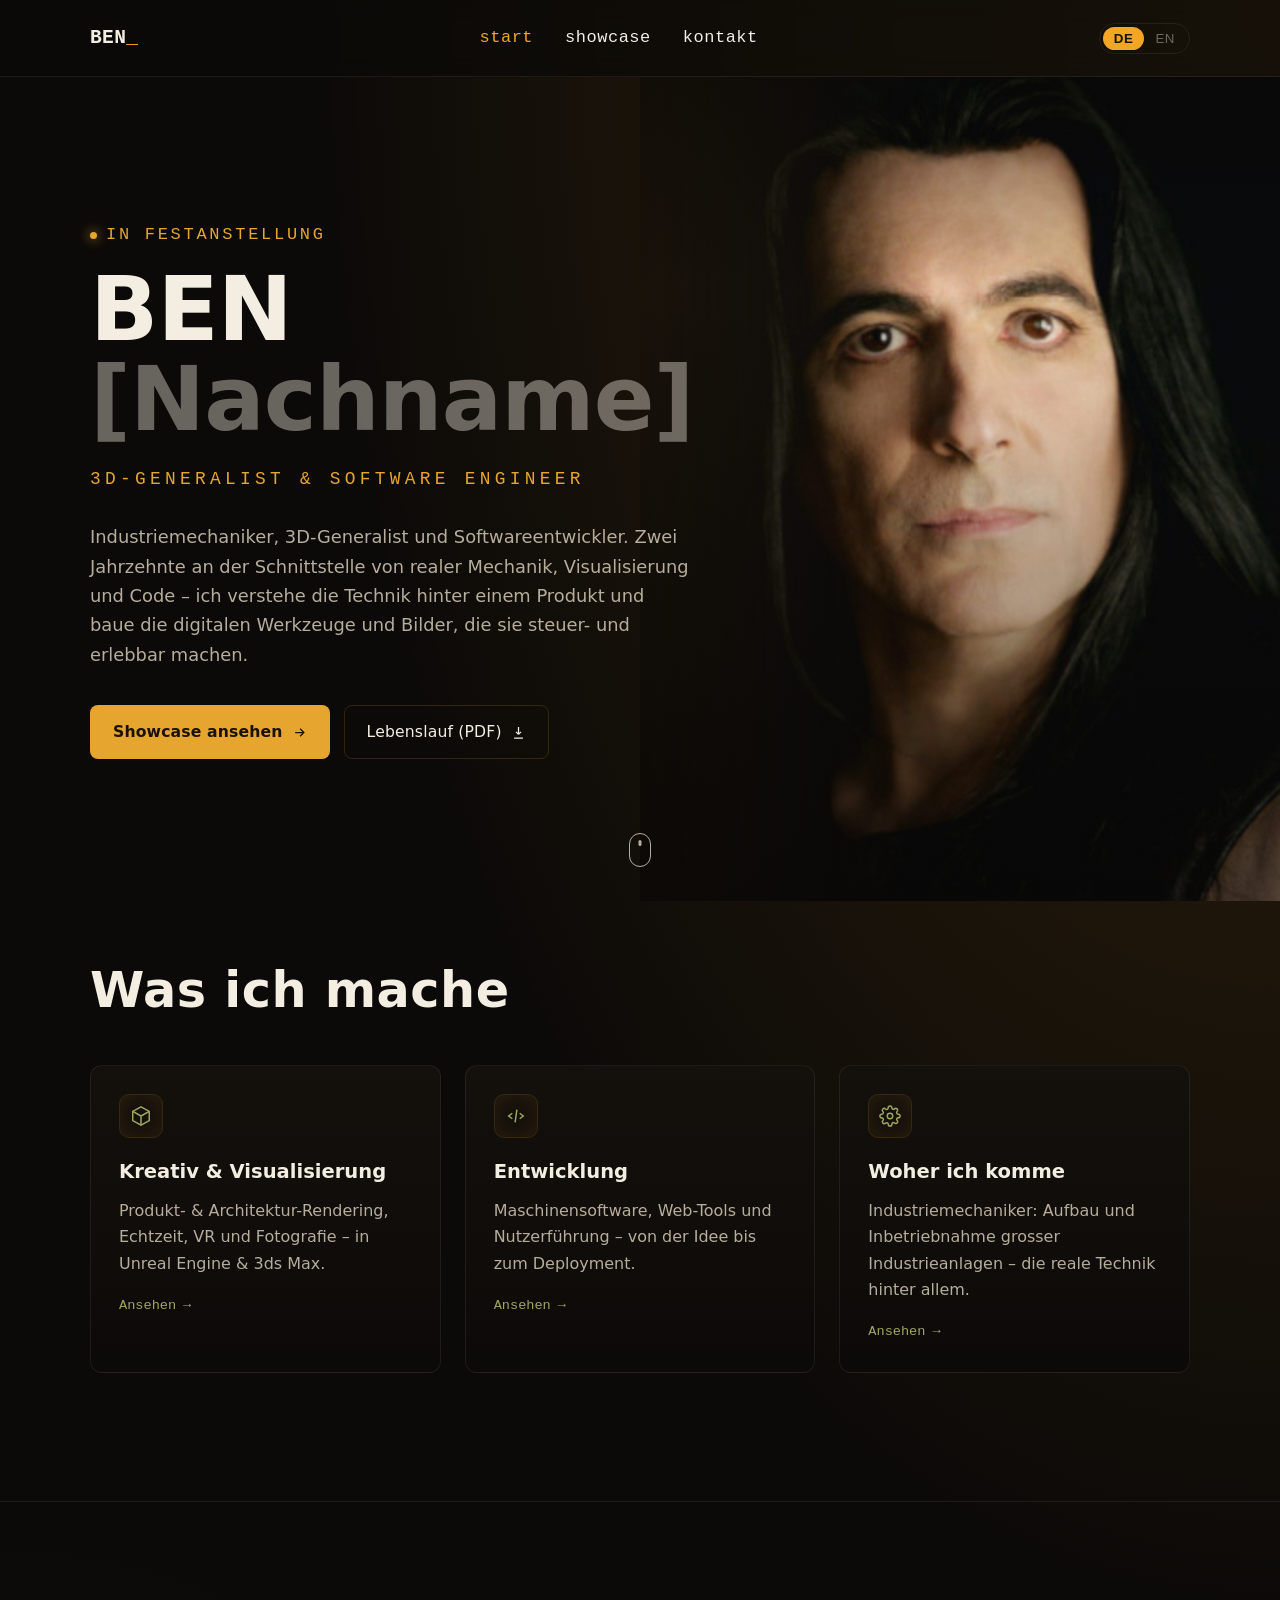
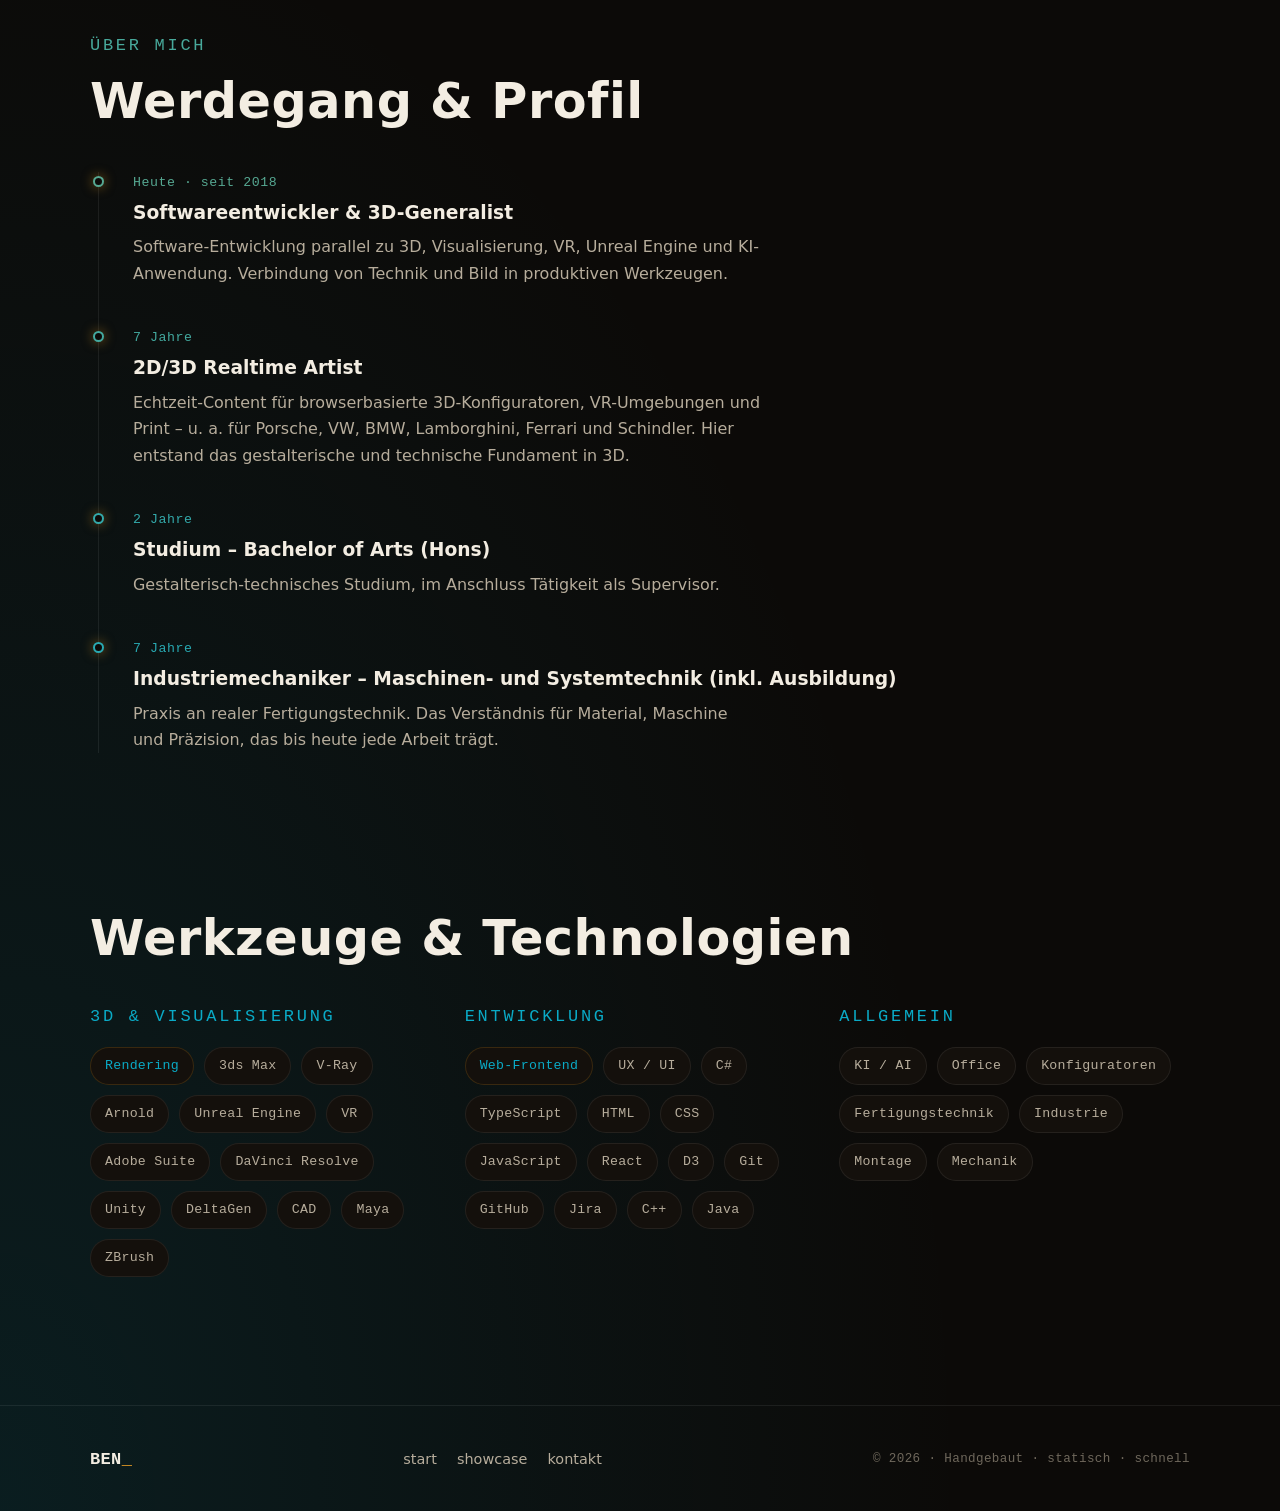
==== commit 2b221c4d: "details" ====
--- a/Portfolio_ForServer/index.html
+++ b/Portfolio_ForServer/index.html
@@ -3,10 +3,12 @@
 <head>
   <meta charset="UTF-8">
   <meta name="viewport" content="width=device-width, initial-scale=1">
-  <title>Ben — 3D-Generalist & Software Engineer</title>
-  <meta name="description" content="Portfolio von Ben — Industriemechaniker, 3D-Generalist und Softwareentwickler. Werdegang, Werkzeuge und Arbeiten: die Brücke zwischen realer Technik, Visualisierung und Code.">
-  <meta property="og:title" content="Ben — 3D-Generalist & Software Engineer">
-  <meta property="og:description" content="Die Brücke zwischen Maschine und Bild — 3D, Visualisierung und Software.">
+  <!-- Titel/Meta stehen als deutscher Fallback im Markup (für Crawler ohne JS)
+       und werden von site.js über den jeweiligen Key umgeschaltet. -->
+  <title data-i18n="meta.home.title">Ben — 3D-Generalist & Software Engineer</title>
+  <meta name="description" data-i18n-content="meta.home.desc" content="Portfolio von Ben — Industriemechaniker, 3D-Generalist und Softwareentwickler. Werdegang, Werkzeuge und Arbeiten: die Brücke zwischen realer Technik, Visualisierung und Code.">
+  <meta property="og:title" data-i18n-content="meta.home.title" content="Ben — 3D-Generalist & Software Engineer">
+  <meta property="og:description" data-i18n-content="meta.home.og.desc" content="Die Brücke zwischen Maschine und Bild — 3D, Visualisierung und Software.">
   <meta property="og:type" content="website">
   <link rel="icon" href="data:image/svg+xml,<svg xmlns='http://www.w3.org/2000/svg' viewBox='0 0 100 100'><rect width='100' height='100' rx='20' fill='%230c0a08'/><text x='50' y='68' font-size='58' font-family='monospace' font-weight='700' fill='%23f5a524' text-anchor='middle'>B</text></svg>">
   <link rel="stylesheet" href="tech/styles.css">
@@ -25,7 +27,7 @@
       <div class="frame">
         <div class="hero-inner">
           <span class="eyebrow"><span class="dot"></span><span data-i18n="hero.status"></span></span>
-          <h1>BEN <span style="opacity:.4">[Nachname]</span></h1>
+          <h1>BEN <span style="opacity:.4" data-i18n="hero.lastname"></span></h1>
           <div class="role" data-i18n="hero.role"></div>
           <p class="lead" data-i18n="hero.lead"></p>
           <div class="cta-row">
@@ -36,7 +38,7 @@
           </div>
         </div>
       </div>
-      <a class="scroll-cue" href="#domains" aria-label="Nach unten scrollen">
+      <a class="scroll-cue" href="#domains" data-i18n-aria="ui.scrollDown" aria-label="Nach unten scrollen">
         <span class="mouse"></span>
       </a>
     </section>
@@ -46,13 +48,13 @@
       <div class="frame">
         <h2 class="section-title reveal" data-i18n="home.domains.title"></h2>
         <div class="grid grid--3">
-          <a class="card reveal" href="index.php?p=kreativ">
+          <a class="card reveal" href="index.php?p=creative">
             <span class="ico"><svg viewBox="0 0 24 24" width="22" height="22" fill="none" stroke="currentColor" stroke-width="1.6"><path d="M12 2l9 5v10l-9 5-9-5V7z"/><path d="M12 12l9-5M12 12v10M12 12L3 7"/></svg></span>
             <h3 data-i18n="home.d1.title"></h3>
             <p data-i18n="home.d1.desc"></p>
             <span class="more"><span data-i18n="home.more"></span> →</span>
           </a>
-          <a class="card reveal" href="index.php?p=entwicklung" style="transition-delay:.08s">
+          <a class="card reveal" href="index.php?p=development" style="transition-delay:.08s">
             <span class="ico"><svg viewBox="0 0 24 24" width="22" height="22" fill="none" stroke="currentColor" stroke-width="1.6"><path d="M8 9l-4 3 4 3M16 9l4 3-4 3M13 5l-2 14"/></svg></span>
             <h3 data-i18n="home.d2.title"></h3>
             <p data-i18n="home.d2.desc"></p>
@@ -110,7 +112,7 @@
           <div class="reveal">
             <div class="eyebrow"><span data-i18n="about.skills.3d"></span></div>
             <div class="chips">
-              <a class="chip is-strong" href="index.php?p=kreativ">Rendering</a>
+              <a class="chip is-strong" href="index.php?p=creative">Rendering</a>
               <a class="chip" href="https://www.autodesk.com/products/3ds-max/overview" target="_blank" rel="noopener noreferrer">3ds Max</a>
               <a class="chip" href="https://www.chaos.com/vray" target="_blank" rel="noopener noreferrer">V-Ray</a>
               <a class="chip" href="https://www.autodesk.com/products/arnold/overview" target="_blank" rel="noopener noreferrer">Arnold</a>
@@ -128,7 +130,7 @@
           <div class="reveal" style="transition-delay:.08s">
             <div class="eyebrow"><span data-i18n="about.skills.dev"></span></div>
             <div class="chips">
-              <a class="chip is-strong" href="index.php?p=entwicklung">Web-Frontend</a>
+              <a class="chip is-strong" href="index.php?p=development" data-i18n="about.chip.frontend"></a>
               <a class="chip" href="https://de.wikipedia.org/wiki/User_Experience" target="_blank" rel="noopener noreferrer">UX / UI</a>
               <a class="chip" href="https://dotnet.microsoft.com/en-us/languages/csharp" target="_blank" rel="noopener noreferrer">C#</a>
               <a class="chip" href="https://www.typescriptlang.org/" target="_blank" rel="noopener noreferrer">TypeScript</a>
@@ -147,20 +149,15 @@
           <div class="reveal" style="transition-delay:.16s">
             <div class="eyebrow"><span data-i18n="about.skills.other"></span></div>
             <div class="chips">
-              <a class="chip" href="https://de.wikipedia.org/wiki/K%C3%BCnstliche_Intelligenz" target="_blank" rel="noopener noreferrer">KI / AI</a>
+              <a class="chip" href="https://de.wikipedia.org/wiki/K%C3%BCnstliche_Intelligenz" target="_blank" rel="noopener noreferrer" data-i18n="about.chip.ai"></a>
               <a class="chip" href="https://www.microsoft.com/microsoft-365" target="_blank" rel="noopener noreferrer">Office</a>
-              <a class="chip" href="https://models.porsche.com/de-DE/model-start" target="_blank" rel="noopener noreferrer">Konfiguratoren</a>
-              <a class="chip" href="https://www.grobgroup.com/" target="_blank" rel="noopener noreferrer">Fertigungstechnik</a>
-              <a class="chip" href="https://www.grobgroup.com/" target="_blank" rel="noopener noreferrer">Industrie</a>
-              <a class="chip" href="https://www.grobgroup.com/" target="_blank" rel="noopener noreferrer">Montage</a>
-              <a class="chip" href="https://www.grobgroup.com/" target="_blank" rel="noopener noreferrer">Mechanik</a>
+              <a class="chip" href="https://models.porsche.com/de-DE/model-start" target="_blank" rel="noopener noreferrer" data-i18n="about.chip.configurators"></a>
+              <a class="chip" href="https://www.grobgroup.com/" target="_blank" rel="noopener noreferrer" data-i18n="about.chip.manufacturing"></a>
+              <a class="chip" href="https://www.grobgroup.com/" target="_blank" rel="noopener noreferrer" data-i18n="about.chip.industry"></a>
+              <a class="chip" href="https://www.grobgroup.com/" target="_blank" rel="noopener noreferrer" data-i18n="about.chip.assembly"></a>
+              <a class="chip" href="https://www.grobgroup.com/" target="_blank" rel="noopener noreferrer" data-i18n="about.chip.mechanics"></a>
             </div>
           </div>
-        </div>
-        <div class="cta-row reveal" style="margin-top:48px">
-          <a class="btn btn--primary" href="assets/files/cv-ben.pdf" download><span data-i18n="cta.cv"></span>
-            <svg viewBox="0 0 24 24" fill="none" stroke="currentColor" stroke-width="2"><path d="M12 3v12m0 0l-4-4m4 4l4-4M5 21h14"/></svg></a>
-          <a class="btn btn--ghost" href="index.php?p=contact"><span data-i18n="cta.contact"></span></a>
         </div>
       </div>
     </section>
